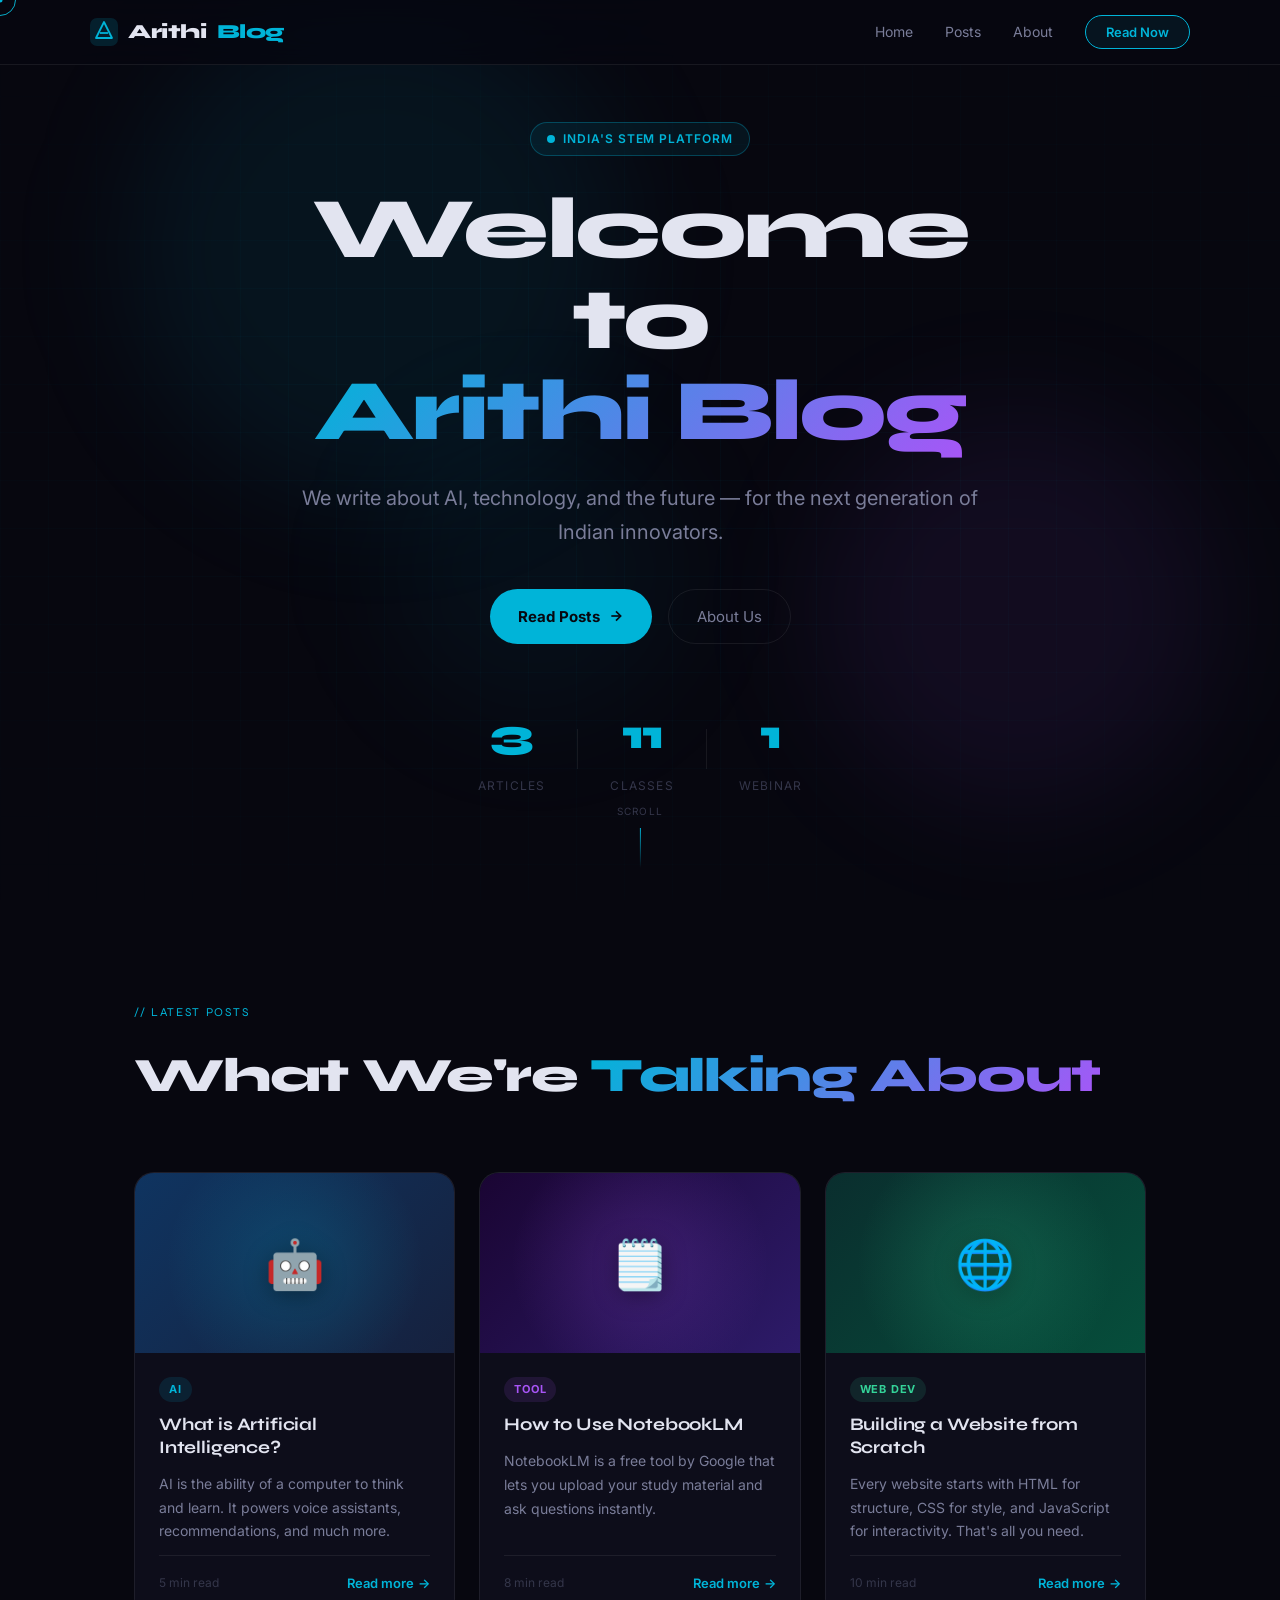
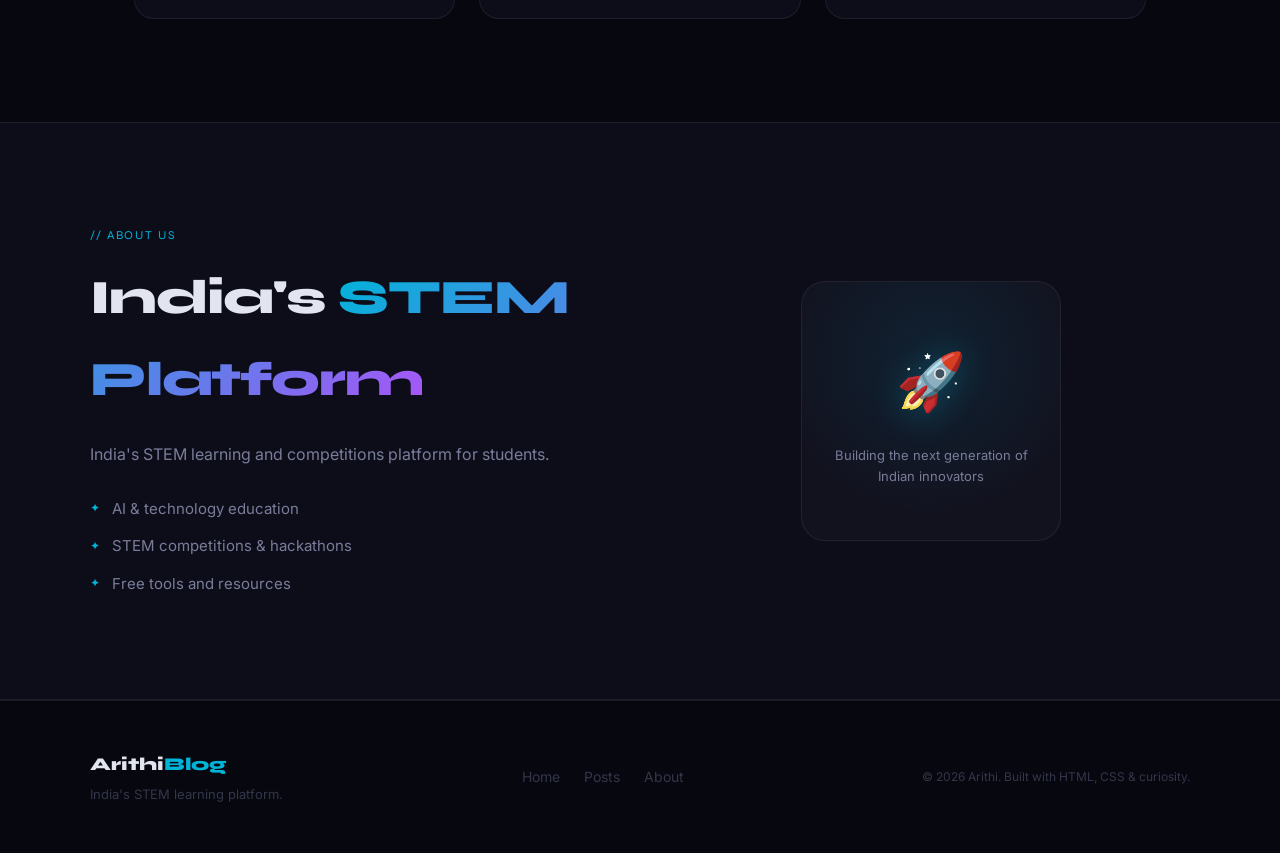
==== ai-version/index.html @ 8d7ed408 "feat: add ai-version folder with jaw-dropping blog site" ====
<!DOCTYPE html>
<html lang="en" data-theme="dark">
<head>
  <meta charset="UTF-8" />
  <meta name="viewport" content="width=device-width, initial-scale=1.0" />
  <title>Arithi Blog — AI Version</title>
  <link rel="preconnect" href="https://fonts.googleapis.com">
  <link rel="preconnect" href="https://fonts.gstatic.com" crossorigin>
  <link href="https://fonts.googleapis.com/css2?family=Syne:wght@400;600;700;800&family=Inter:wght@300;400;500;600&display=swap" rel="stylesheet">
  <link rel="stylesheet" href="style.css" />
</head>
<body>

  <!-- CURSOR -->
  <div class="cursor" id="cursor"></div>
  <div class="cursor-dot" id="cursorDot"></div>

  <!-- NAVBAR -->
  <nav id="nav">
    <div class="nav-inner">
      <div class="logo">
        <svg width="28" height="28" viewBox="0 0 28 28" fill="none">
          <rect width="28" height="28" rx="7" fill="rgba(0,180,216,0.15)"/>
          <path d="M14 4L22 20H6L14 4Z" stroke="#00b4d8" stroke-width="1.8" stroke-linejoin="round"/>
          <line x1="10" y1="15" x2="18" y2="15" stroke="#00b4d8" stroke-width="1.8"/>
        </svg>
        Arithi<span>Blog</span>
      </div>
      <ul class="nav-links" id="navLinks">
        <li><a href="#home" class="nav-link">Home</a></li>
        <li><a href="#posts" class="nav-link">Posts</a></li>
        <li><a href="#about" class="nav-link">About</a></li>
        <li><a href="#posts" class="nav-cta">Read Now</a></li>
      </ul>
      <button class="hamburger" id="hamburger" aria-label="Menu">
        <span></span><span></span><span></span>
      </button>
    </div>
  </nav>

  <!-- HERO -->
  <section id="home" class="hero">
    <div class="hero-bg">
      <div class="grid-lines"></div>
      <div class="glow g1"></div>
      <div class="glow g2"></div>
      <div class="glow g3"></div>
      <div class="particles" id="particles"></div>
    </div>
    <div class="hero-content reveal">
      <div class="badge">
        <span class="pulse"></span>
        India's STEM Platform
      </div>
      <h1>Welcome to<br><span class="grad-text">Arithi Blog</span></h1>
      <p class="hero-sub">We write about AI, technology, and the future — for the next generation of Indian innovators.</p>
      <div class="hero-actions">
        <a href="#posts" class="btn-primary">Read Posts <svg width="16" height="16" viewBox="0 0 24 24" fill="none" stroke="currentColor" stroke-width="2.5"><line x1="5" y1="12" x2="19" y2="12"/><polyline points="12 5 19 12 12 19"/></svg></a>
        <a href="#about" class="btn-ghost">About Us</a>
      </div>
      <div class="hero-stats">
        <div class="stat"><span class="stat-num" data-target="3">0</span><span class="stat-label">Articles</span></div>
        <div class="stat-divider"></div>
        <div class="stat"><span class="stat-num" data-target="11">0</span><span class="stat-label">Classes</span></div>
        <div class="stat-divider"></div>
        <div class="stat"><span class="stat-num" data-target="1">0</span><span class="stat-label">Webinar</span></div>
      </div>
    </div>
    <div class="scroll-hint">
      <span>SCROLL</span>
      <div class="scroll-line"></div>
    </div>
  </section>

  <!-- POSTS -->
  <section id="posts" class="posts">
    <div class="section-header reveal">
      <p class="sec-tag">// Latest Posts</p>
      <h2>What We're <span class="grad-text">Talking About</span></h2>
    </div>

    <div class="cards-grid">

      <article class="card reveal" data-delay="0">
        <div class="card-top" style="background: linear-gradient(135deg, #0f3460, #16213e);">
          <span class="card-emoji">🤖</span>
          <div class="card-glow" style="background: radial-gradient(circle, rgba(0,180,216,0.2), transparent 70%);"></div>
        </div>
        <div class="card-body">
          <span class="tag tag-ai">AI</span>
          <h3>What is Artificial Intelligence?</h3>
          <p>AI is the ability of a computer to think and learn. It powers voice assistants, recommendations, and much more.</p>
          <div class="card-footer">
            <span class="read-time">5 min read</span>
            <a href="#" class="read-link">Read more <span class="arrow">→</span></a>
          </div>
        </div>
      </article>

      <article class="card reveal" data-delay="100">
        <div class="card-top" style="background: linear-gradient(135deg, #1a0533, #2d1b69);">
          <span class="card-emoji">🗒️</span>
          <div class="card-glow" style="background: radial-gradient(circle, rgba(168,85,247,0.2), transparent 70%);"></div>
        </div>
        <div class="card-body">
          <span class="tag tag-tool">Tool</span>
          <h3>How to Use NotebookLM</h3>
          <p>NotebookLM is a free tool by Google that lets you upload your study material and ask questions instantly.</p>
          <div class="card-footer">
            <span class="read-time">8 min read</span>
            <a href="#" class="read-link">Read more <span class="arrow">→</span></a>
          </div>
        </div>
      </article>

      <article class="card reveal" data-delay="200">
        <div class="card-top" style="background: linear-gradient(135deg, #0a2e2e, #064e3b);">
          <span class="card-emoji">🌐</span>
          <div class="card-glow" style="background: radial-gradient(circle, rgba(52,211,153,0.2), transparent 70%);"></div>
        </div>
        <div class="card-body">
          <span class="tag tag-web">Web Dev</span>
          <h3>Building a Website from Scratch</h3>
          <p>Every website starts with HTML for structure, CSS for style, and JavaScript for interactivity. That's all you need.</p>
          <div class="card-footer">
            <span class="read-time">10 min read</span>
            <a href="#" class="read-link">Read more <span class="arrow">→</span></a>
          </div>
        </div>
      </article>

    </div>
  </section>

  <!-- ABOUT -->
  <section id="about" class="about reveal">
    <div class="about-inner">
      <div class="about-text">
        <p class="sec-tag">// About Us</p>
        <h2>India's <span class="grad-text">STEM Platform</span></h2>
        <p class="about-desc">India's STEM learning and competitions platform for students.</p>
        <ul class="about-list">
          <li><span class="check">✦</span> AI & technology education</li>
          <li><span class="check">✦</span> STEM competitions & hackathons</li>
          <li><span class="check">✦</span> Free tools and resources</li>
        </ul>
      </div>
      <div class="about-visual">
        <div class="visual-box">
          <div class="vb-glow"></div>
          <span class="vb-emoji">🚀</span>
          <p>Building the next generation of Indian innovators</p>
        </div>
      </div>
    </div>
  </section>

  <!-- FOOTER -->
  <footer>
    <div class="footer-inner">
      <div class="footer-logo">
        Arithi<span>Blog</span>
        <p>India's STEM learning platform.</p>
      </div>
      <div class="footer-links">
        <a href="#home">Home</a>
        <a href="#posts">Posts</a>
        <a href="#about">About</a>
      </div>
      <p class="footer-copy">&copy; 2026 Arithi. Built with HTML, CSS &amp; curiosity.</p>
    </div>
  </footer>

  <script src="script.js"></script>
</body>
</html>
---- ai-version/style.css ----
/* ── RESET ── */
*, *::before, *::after { box-sizing: border-box; margin: 0; padding: 0; }
html { scroll-behavior: smooth; scroll-padding-top: 70px; -webkit-font-smoothing: antialiased; }
@media (prefers-reduced-motion: reduce) { *, *::before, *::after { animation-duration: 0.01ms !important; transition-duration: 0.01ms !important; } }

/* ── TOKENS ── */
:root {
  --bg:      #07070f;
  --surf:    #0d0d1a;
  --surf2:   #12121f;
  --border:  rgba(255,255,255,0.07);
  --tx:      #e2e4f0;
  --tx-mut:  #7a7d99;
  --tx-faint:#34364a;
  --cyan:    #00b4d8;
  --cyan-d:  #0096c7;
  --cyan-glo:rgba(0,180,216,0.18);
  --purple:  #a855f7;
  --green:   #34d399;
  --dur: 200ms;
  --ease: cubic-bezier(0.16, 1, 0.3, 1);
}

body {
  font-family: 'Inter', sans-serif;
  background: var(--bg);
  color: var(--tx);
  line-height: 1.7;
  overflow-x: hidden;
  cursor: none;
}

a { color: inherit; text-decoration: none; }
button { cursor: none; border: none; background: none; font: inherit; color: inherit; }

/* ── CUSTOM CURSOR ── */
.cursor {
  position: fixed; top: 0; left: 0;
  width: 32px; height: 32px;
  border: 1.5px solid var(--cyan);
  border-radius: 50%;
  pointer-events: none;
  z-index: 9999;
  transform: translate(-50%, -50%);
  transition: width 0.3s var(--ease), height 0.3s var(--ease), border-color 0.3s;
  mix-blend-mode: difference;
}
.cursor-dot {
  position: fixed; top: 0; left: 0;
  width: 5px; height: 5px;
  background: var(--cyan);
  border-radius: 50%;
  pointer-events: none;
  z-index: 9999;
  transform: translate(-50%, -50%);
}
.cursor.hovering { width: 52px; height: 52px; border-color: var(--purple); }

/* ── NAVBAR ── */
nav {
  position: fixed; top: 0; inset-inline: 0;
  z-index: 500;
  padding: 0 clamp(20px, 5vw, 64px);
  background: rgba(7,7,15,0.8);
  backdrop-filter: blur(20px) saturate(160%);
  border-bottom: 1px solid var(--border);
  transition: background var(--dur);
}
.nav-inner {
  max-width: 1100px; margin: 0 auto;
  height: 64px;
  display: flex; align-items: center; justify-content: space-between;
}
.logo {
  display: flex; align-items: center; gap: 10px;
  font-family: 'Syne', sans-serif;
  font-weight: 800; font-size: 20px;
  letter-spacing: -0.02em;
}
.logo span { color: var(--cyan); }
.nav-links {
  display: flex; align-items: center; gap: 32px;
  list-style: none;
}
.nav-link {
  font-size: 14px; color: var(--tx-mut);
  position: relative;
  transition: color var(--dur);
}
.nav-link::after {
  content: ''; position: absolute; bottom: -4px; left: 0; right: 0;
  height: 1px; background: var(--cyan);
  transform: scaleX(0); transform-origin: left;
  transition: transform var(--dur) var(--ease);
}
.nav-link:hover { color: var(--tx); }
.nav-link:hover::after { transform: scaleX(1); }
.nav-cta {
  padding: 8px 20px;
  border: 1px solid var(--cyan);
  border-radius: 999px;
  color: var(--cyan);
  font-size: 13px; font-weight: 600;
  background: rgba(0,180,216,0.08);
  transition: all var(--dur) var(--ease);
}
.nav-cta:hover { background: var(--cyan); color: var(--bg); }
.hamburger {
  display: none; flex-direction: column;
  gap: 5px; width: 28px; cursor: pointer;
}
.hamburger span {
  display: block; height: 2px;
  background: var(--tx-mut); border-radius: 99px;
  transition: all var(--dur) var(--ease);
}
.hamburger.open span:nth-child(1) { transform: translateY(7px) rotate(45deg); }
.hamburger.open span:nth-child(2) { opacity: 0; }
.hamburger.open span:nth-child(3) { transform: translateY(-7px) rotate(-45deg); }
@media (max-width: 720px) {
  .nav-links {
    display: none; position: absolute;
    top: 64px; left: 0; right: 0;
    flex-direction: column; align-items: stretch;
    background: var(--surf); border-bottom: 1px solid var(--border);
    padding: 16px 0; gap: 0;
  }
  .nav-links.open { display: flex; }
  .nav-link { padding: 12px clamp(20px,5vw,64px); font-size: 16px; }
  .nav-link::after { display: none; }
  .nav-cta { margin: 10px clamp(20px,5vw,64px); align-self: flex-start; }
  .hamburger { display: flex; }
}

/* ── HERO ── */
.hero {
  min-height: 100dvh;
  display: grid; place-items: center;
  padding: 80px clamp(20px,5vw,64px) 60px;
  position: relative; overflow: hidden;
  text-align: center;
}
.hero-bg { position: absolute; inset: 0; pointer-events: none; }
.grid-lines {
  position: absolute; inset: 0;
  background-image:
    linear-gradient(rgba(0,180,216,0.03) 1px, transparent 1px),
    linear-gradient(90deg, rgba(0,180,216,0.03) 1px, transparent 1px);
  background-size: 48px 48px;
  mask-image: radial-gradient(ellipse 80% 70% at 50% 50%, black 30%, transparent 100%);
}
.glow {
  position: absolute; border-radius: 50%; pointer-events: none;
  filter: blur(60px);
}
.g1 { width: 500px; height: 500px; background: rgba(0,180,216,0.08); top: 0; left: 10%; }
.g2 { width: 400px; height: 400px; background: rgba(168,85,247,0.07); bottom: 10%; right: 5%; }
.g3 { width: 300px; height: 300px; background: rgba(0,180,216,0.05); bottom: 20%; left: 30%; }

/* Floating Particles */
.particles { position: absolute; inset: 0; }
.particle {
  position: absolute; border-radius: 50%;
  background: var(--cyan);
  opacity: 0;
  animation: float-particle linear infinite;
}
@keyframes float-particle {
  0%   { opacity: 0; transform: translateY(0) scale(0); }
  10%  { opacity: 0.6; }
  90%  { opacity: 0.2; }
  100% { opacity: 0; transform: translateY(-120px) scale(1.5); }
}

.hero-content { position: relative; z-index: 1; max-width: 800px; }
.badge {
  display: inline-flex; align-items: center; gap: 8px;
  padding: 6px 16px;
  border: 1px solid rgba(0,180,216,0.3);
  background: rgba(0,180,216,0.08);
  border-radius: 999px;
  font-size: 12px; font-weight: 600; letter-spacing: 0.08em;
  text-transform: uppercase; color: var(--cyan);
  margin-bottom: 28px;
}
.pulse {
  width: 8px; height: 8px; border-radius: 50%;
  background: var(--cyan);
  animation: pulse-dot 2s ease-in-out infinite;
}
@keyframes pulse-dot {
  0%,100% { opacity: 1; box-shadow: 0 0 0 0 var(--cyan-glo); }
  50%      { opacity: 0.5; box-shadow: 0 0 0 6px transparent; }
}

h1 {
  font-family: 'Syne', sans-serif;
  font-size: clamp(2.8rem, 1rem + 5.5vw, 6rem);
  font-weight: 800; line-height: 1.05;
  letter-spacing: -0.03em;
  margin-bottom: 24px;
}
.grad-text {
  background: linear-gradient(135deg, var(--cyan) 0%, var(--purple) 100%);
  -webkit-background-clip: text; -webkit-text-fill-color: transparent;
  background-clip: text;
}
.hero-sub {
  font-size: clamp(1rem, 0.9rem + 0.5vw, 1.25rem);
  color: var(--tx-mut); max-width: 52ch;
  margin: 0 auto 40px; line-height: 1.7;
}
.hero-actions { display: flex; gap: 16px; justify-content: center; flex-wrap: wrap; margin-bottom: 56px; }
.btn-primary {
  display: inline-flex; align-items: center; gap: 8px;
  padding: 14px 28px;
  background: var(--cyan); color: var(--bg);
  border-radius: 999px; font-weight: 700; font-size: 15px;
  transition: all var(--dur) var(--ease);
}
.btn-primary:hover { background: var(--cyan-d); transform: translateY(-2px); box-shadow: 0 8px 32px var(--cyan-glo); }
.btn-ghost {
  display: inline-flex; align-items: center; gap: 8px;
  padding: 14px 28px;
  border: 1px solid var(--border);
  border-radius: 999px; font-size: 15px; color: var(--tx-mut);
  transition: all var(--dur) var(--ease);
}
.btn-ghost:hover { border-color: var(--tx-mut); color: var(--tx); }
.hero-stats {
  display: flex; align-items: center; justify-content: center;
  gap: 32px; flex-wrap: wrap;
}
.stat { text-align: center; }
.stat-num {
  display: block;
  font-family: 'Syne', sans-serif;
  font-size: clamp(1.8rem, 1rem + 2vw, 2.8rem);
  font-weight: 800; color: var(--cyan);
  letter-spacing: -0.04em;
}
.stat-label { font-size: 12px; color: var(--tx-faint); text-transform: uppercase; letter-spacing: 0.1em; }
.stat-divider { width: 1px; height: 40px; background: var(--border); }

.scroll-hint {
  position: absolute; bottom: 32px; left: 50%;
  transform: translateX(-50%);
  display: flex; flex-direction: column; align-items: center; gap: 8px;
  font-size: 10px; color: var(--tx-faint); letter-spacing: 0.12em;
}
.scroll-line {
  width: 1px; height: 40px;
  background: linear-gradient(to bottom, var(--cyan), transparent);
  animation: scroll-grow 2s ease-in-out infinite;
}
@keyframes scroll-grow { 0%,100% { transform: scaleY(1); opacity: 1; } 50% { transform: scaleY(0.5); opacity: 0.4; } }

/* ── POSTS ── */
.posts {
  padding: clamp(64px,8vw,120px) clamp(20px,5vw,64px);
  max-width: 1140px; margin: 0 auto;
}
.section-header { margin-bottom: 56px; }
.sec-tag {
  font-family: 'Syne', sans-serif;
  font-size: 12px; color: var(--cyan);
  letter-spacing: 0.14em; text-transform: uppercase;
  margin-bottom: 12px;
}
.section-header h2 {
  font-family: 'Syne', sans-serif;
  font-size: clamp(1.8rem, 1rem + 2.5vw, 3rem);
  font-weight: 800; letter-spacing: -0.025em;
}

.cards-grid {
  display: grid;
  grid-template-columns: repeat(auto-fill, minmax(min(300px,100%), 1fr));
  gap: 24px;
}
.card {
  background: var(--surf);
  border: 1px solid var(--border);
  border-radius: 20px;
  overflow: hidden;
  display: flex; flex-direction: column;
  transition: transform var(--dur) var(--ease), box-shadow var(--dur) var(--ease), border-color var(--dur) var(--ease);
}
.card:hover {
  transform: translateY(-6px);
  box-shadow: 0 20px 60px rgba(0,0,0,0.5);
  border-color: rgba(0,180,216,0.25);
}
.card-top {
  height: 180px;
  display: grid; place-items: center;
  position: relative; overflow: hidden;
  font-size: 3rem;
}
.card-glow {
  position: absolute; inset: 0;
}
.card-emoji { position: relative; z-index: 1; filter: drop-shadow(0 4px 12px rgba(0,0,0,0.4)); }
.card-body { padding: 24px; display: flex; flex-direction: column; gap: 12px; flex: 1; }
.tag {
  display: inline-block;
  padding: 3px 10px; border-radius: 999px;
  font-size: 11px; font-weight: 700; letter-spacing: 0.07em;
  text-transform: uppercase; align-self: flex-start;
}
.tag-ai   { background: rgba(0,180,216,0.12); color: var(--cyan); }
.tag-tool { background: rgba(168,85,247,0.12); color: var(--purple); }
.tag-web  { background: rgba(52,211,153,0.12); color: var(--green); }
.card-body h3 {
  font-family: 'Syne', sans-serif;
  font-size: 1.1rem; font-weight: 700;
  line-height: 1.3; letter-spacing: -0.01em;
}
.card-body p { font-size: 14px; color: var(--tx-mut); line-height: 1.7; flex: 1; }
.card-footer {
  display: flex; align-items: center; justify-content: space-between;
  padding-top: 16px; border-top: 1px solid var(--border);
  font-size: 12px; color: var(--tx-faint);
}
.read-link {
  color: var(--cyan); font-weight: 600; font-size: 13px;
  display: flex; align-items: center; gap: 4px;
  transition: gap var(--dur) var(--ease);
}
.read-link .arrow { transition: transform var(--dur) var(--ease); }
.card:hover .read-link { gap: 8px; }
.card:hover .read-link .arrow { transform: translateX(3px); }

/* ── ABOUT ── */
.about {
  background: var(--surf);
  border-top: 1px solid var(--border);
  border-bottom: 1px solid var(--border);
  padding: clamp(64px,8vw,120px) clamp(20px,5vw,64px);
}
.about-inner {
  max-width: 1100px; margin: 0 auto;
  display: grid; grid-template-columns: 1fr 1fr;
  gap: 64px; align-items: center;
}
@media (max-width: 680px) { .about-inner { grid-template-columns: 1fr; gap: 40px; } }
.about-text .sec-tag { margin-bottom: 12px; }
.about-text h2 {
  font-family: 'Syne', sans-serif;
  font-size: clamp(1.8rem, 1rem + 2.5vw, 3rem);
  font-weight: 800; letter-spacing: -0.025em;
  margin-bottom: 20px;
}
.about-desc { font-size: 1rem; color: var(--tx-mut); margin-bottom: 28px; line-height: 1.7; }
.about-list { list-style: none; display: flex; flex-direction: column; gap: 12px; }
.about-list li { display: flex; align-items: center; gap: 12px; font-size: 15px; color: var(--tx-mut); }
.check { color: var(--cyan); font-size: 12px; }
.about-visual { display: flex; justify-content: center; }
.visual-box {
  width: 260px; height: 260px;
  background: var(--surf2);
  border: 1px solid var(--border);
  border-radius: 24px;
  display: flex; flex-direction: column;
  align-items: center; justify-content: center;
  gap: 16px; text-align: center; padding: 32px;
  position: relative; overflow: hidden;
  transition: transform var(--dur) var(--ease), box-shadow var(--dur) var(--ease);
}
.visual-box:hover { transform: translateY(-6px) rotate(1deg); box-shadow: 0 24px 60px rgba(0,0,0,0.5); }
.vb-glow {
  position: absolute; inset: 0;
  background: radial-gradient(circle at 50% 30%, rgba(0,180,216,0.1), transparent 70%);
}
.vb-emoji { font-size: 3.5rem; filter: drop-shadow(0 4px 16px rgba(0,180,216,0.3)); }
.visual-box p { font-size: 13px; color: var(--tx-mut); line-height: 1.6; position: relative; z-index: 1; }

/* ── FOOTER ── */
footer {
  padding: 48px clamp(20px,5vw,64px);
  border-top: 1px solid var(--border);
}
.footer-inner {
  max-width: 1100px; margin: 0 auto;
  display: flex; align-items: center; justify-content: space-between; flex-wrap: wrap; gap: 24px;
}
.footer-logo {
  font-family: 'Syne', sans-serif;
  font-size: 18px; font-weight: 800;
}
.footer-logo span { color: var(--cyan); }
.footer-logo p { font-size: 13px; color: var(--tx-faint); margin-top: 4px; font-family: 'Inter', sans-serif; font-weight: 400; }
.footer-links { display: flex; gap: 24px; }
.footer-links a { font-size: 14px; color: var(--tx-faint); transition: color var(--dur); }
.footer-links a:hover { color: var(--cyan); }
.footer-copy { font-size: 12px; color: var(--tx-faint); }

/* ── REVEAL ── */
.reveal {
  opacity: 0;
  transform: translateY(28px);
  transition: opacity 0.6s var(--ease), transform 0.6s var(--ease);
}
.reveal.visible { opacity: 1; transform: none; }
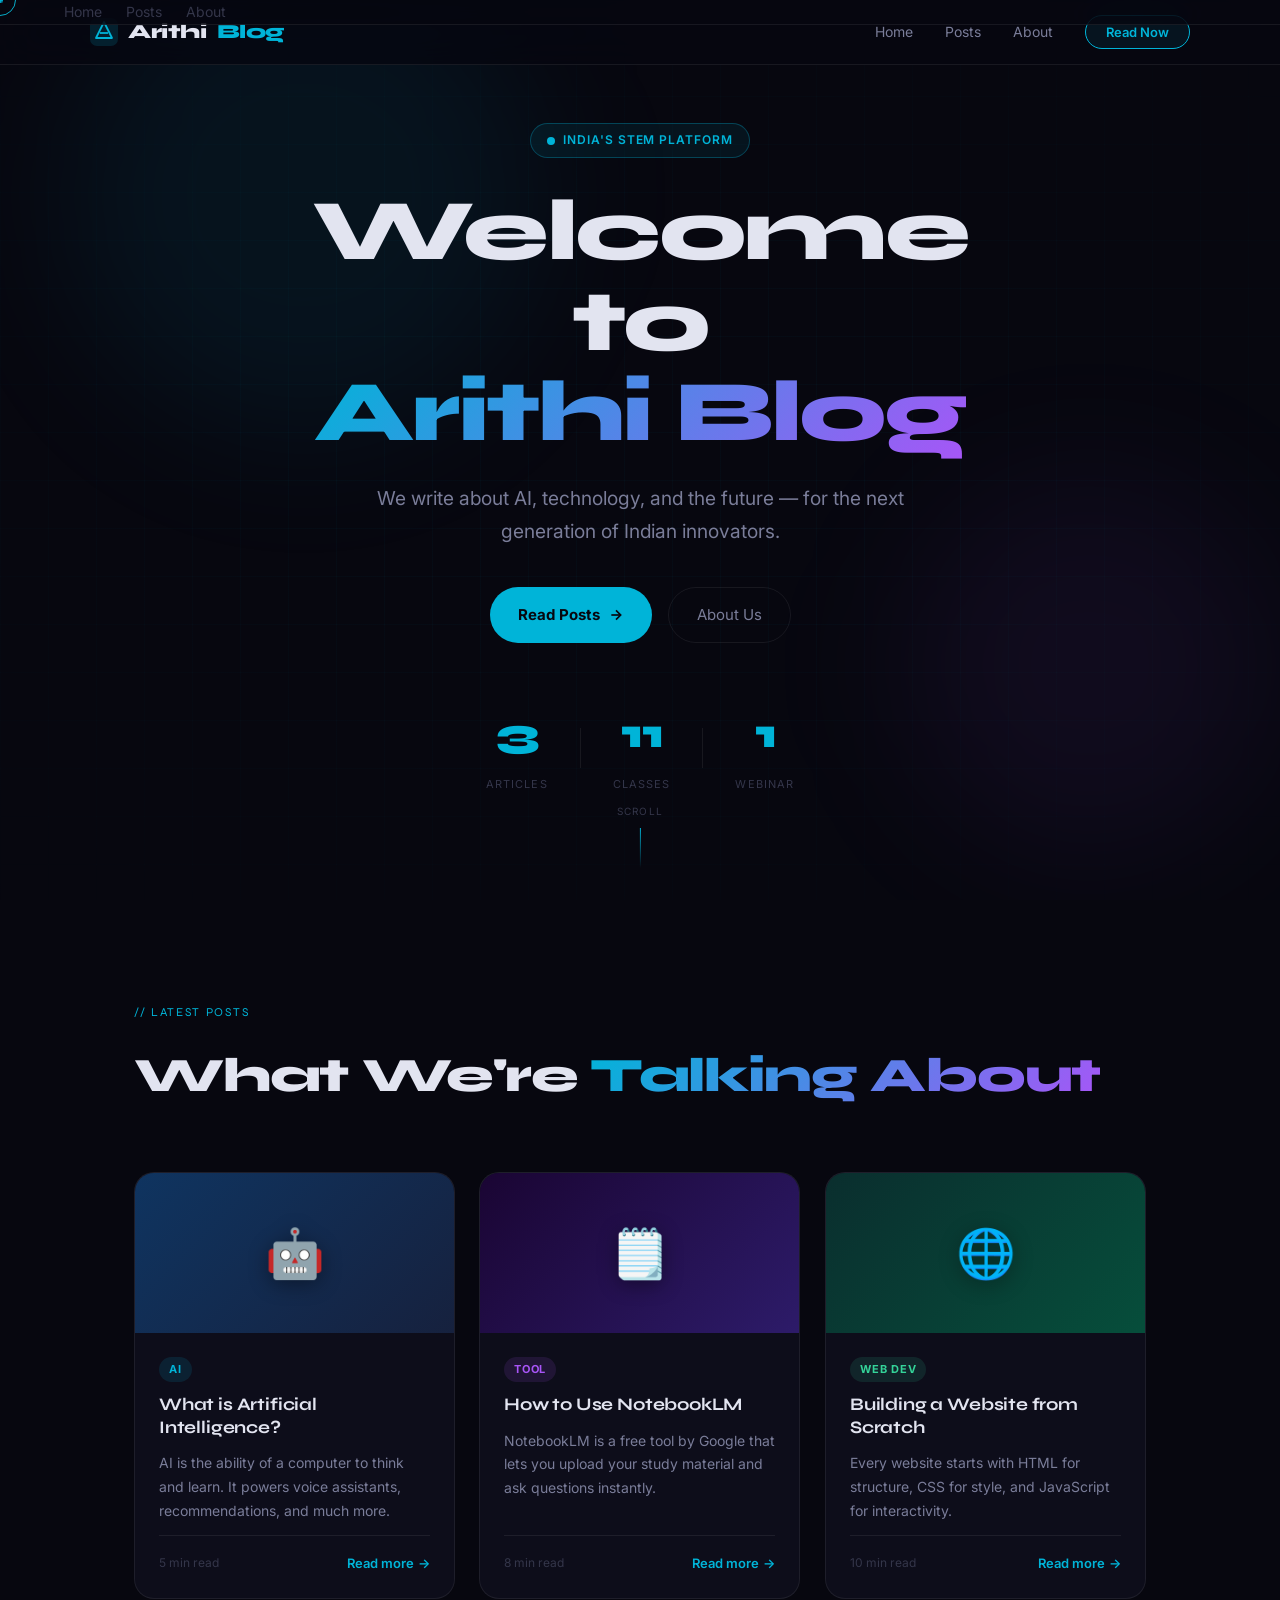
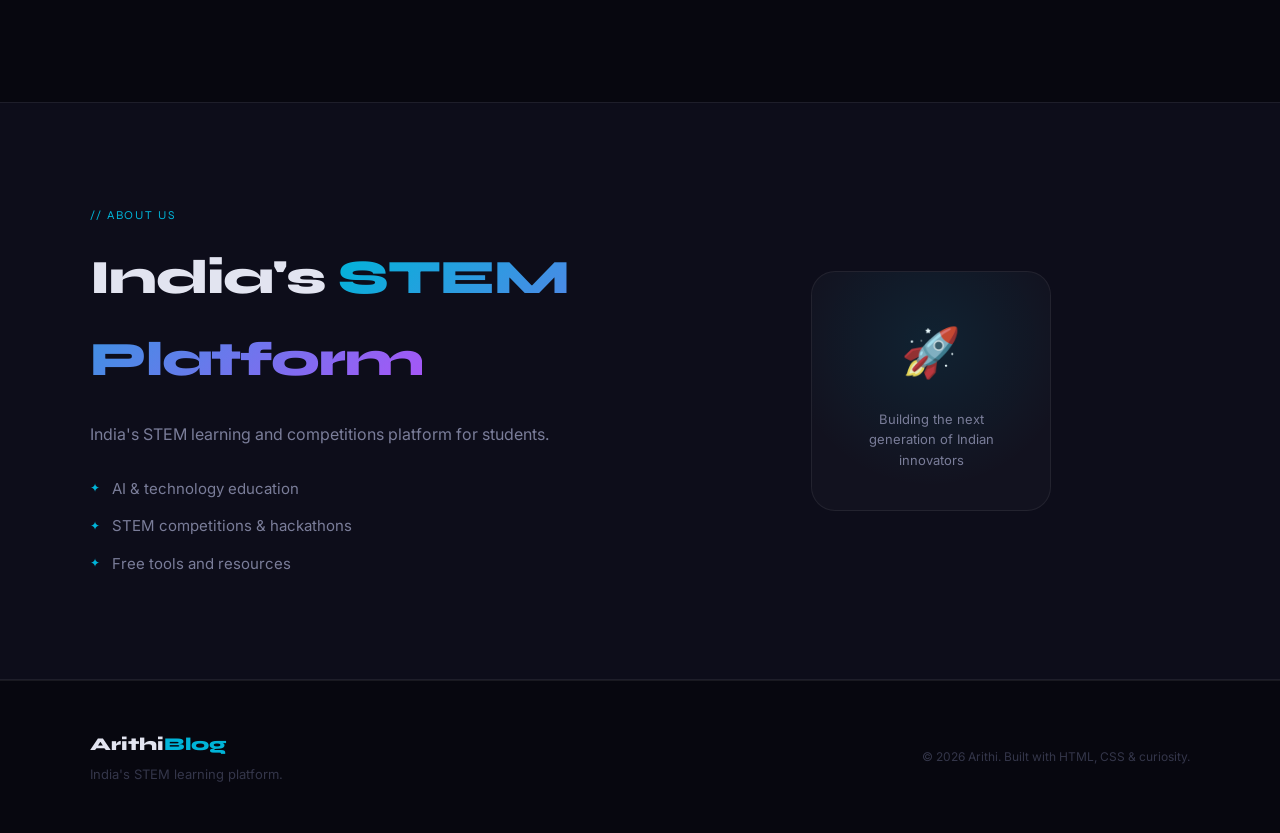
==== commit 546b26ec: "perf: optimise ai-version — font preload, CSS containment, passive listeners, RAF cursor, will-chang" ====
--- a/ai-version/index.html
+++ b/ai-version/index.html
@@ -1,38 +1,45 @@
 <!DOCTYPE html>
-<html lang="en" data-theme="dark">
+<html lang="en">
 <head>
   <meta charset="UTF-8" />
   <meta name="viewport" content="width=device-width, initial-scale=1.0" />
   <title>Arithi Blog — AI Version</title>
+
+  <!-- Preconnect for faster font load -->
   <link rel="preconnect" href="https://fonts.googleapis.com">
   <link rel="preconnect" href="https://fonts.gstatic.com" crossorigin>
-  <link href="https://fonts.googleapis.com/css2?family=Syne:wght@400;600;700;800&family=Inter:wght@300;400;500;600&display=swap" rel="stylesheet">
+
+  <!-- Preload critical font weights only -->
+  <link rel="preload" as="style" href="https://fonts.googleapis.com/css2?family=Syne:wght@700;800&family=Inter:wght@400;500;600&display=swap">
+  <link rel="stylesheet" href="https://fonts.googleapis.com/css2?family=Syne:wght@700;800&family=Inter:wght@400;500;600&display=swap" media="print" onload="this.media='all'">
+  <noscript><link rel="stylesheet" href="https://fonts.googleapis.com/css2?family=Syne:wght@700;800&family=Inter:wght@400;500;600&display=swap"></noscript>
+
   <link rel="stylesheet" href="style.css" />
 </head>
 <body>
 
-  <!-- CURSOR -->
-  <div class="cursor" id="cursor"></div>
-  <div class="cursor-dot" id="cursorDot"></div>
+  <!-- CUSTOM CURSOR (hidden on touch devices via CSS) -->
+  <div class="cursor" id="cursor" aria-hidden="true"></div>
+  <div class="cursor-dot" id="cursorDot" aria-hidden="true"></div>
 
   <!-- NAVBAR -->
   <nav id="nav">
     <div class="nav-inner">
       <div class="logo">
-        <svg width="28" height="28" viewBox="0 0 28 28" fill="none">
+        <svg width="28" height="28" viewBox="0 0 28 28" fill="none" aria-label="Arithi">
           <rect width="28" height="28" rx="7" fill="rgba(0,180,216,0.15)"/>
           <path d="M14 4L22 20H6L14 4Z" stroke="#00b4d8" stroke-width="1.8" stroke-linejoin="round"/>
           <line x1="10" y1="15" x2="18" y2="15" stroke="#00b4d8" stroke-width="1.8"/>
         </svg>
         Arithi<span>Blog</span>
       </div>
-      <ul class="nav-links" id="navLinks">
+      <ul class="nav-links" id="navLinks" role="list">
         <li><a href="#home" class="nav-link">Home</a></li>
         <li><a href="#posts" class="nav-link">Posts</a></li>
         <li><a href="#about" class="nav-link">About</a></li>
         <li><a href="#posts" class="nav-cta">Read Now</a></li>
       </ul>
-      <button class="hamburger" id="hamburger" aria-label="Menu">
+      <button class="hamburger" id="hamburger" aria-label="Toggle menu" aria-expanded="false">
         <span></span><span></span><span></span>
       </button>
     </div>
@@ -40,33 +47,32 @@
 
   <!-- HERO -->
   <section id="home" class="hero">
-    <div class="hero-bg">
+    <div class="hero-bg" aria-hidden="true">
       <div class="grid-lines"></div>
       <div class="glow g1"></div>
       <div class="glow g2"></div>
-      <div class="glow g3"></div>
       <div class="particles" id="particles"></div>
     </div>
     <div class="hero-content reveal">
-      <div class="badge">
-        <span class="pulse"></span>
-        India's STEM Platform
-      </div>
+      <div class="badge"><span class="pulse"></span>India's STEM Platform</div>
       <h1>Welcome to<br><span class="grad-text">Arithi Blog</span></h1>
       <p class="hero-sub">We write about AI, technology, and the future — for the next generation of Indian innovators.</p>
       <div class="hero-actions">
-        <a href="#posts" class="btn-primary">Read Posts <svg width="16" height="16" viewBox="0 0 24 24" fill="none" stroke="currentColor" stroke-width="2.5"><line x1="5" y1="12" x2="19" y2="12"/><polyline points="12 5 19 12 12 19"/></svg></a>
+        <a href="#posts" class="btn-primary">
+          Read Posts
+          <svg width="16" height="16" viewBox="0 0 24 24" fill="none" stroke="currentColor" stroke-width="2.5" aria-hidden="true"><line x1="5" y1="12" x2="19" y2="12"/><polyline points="12 5 19 12 12 19"/></svg>
+        </a>
         <a href="#about" class="btn-ghost">About Us</a>
       </div>
-      <div class="hero-stats">
+      <div class="hero-stats" aria-label="Key numbers">
         <div class="stat"><span class="stat-num" data-target="3">0</span><span class="stat-label">Articles</span></div>
-        <div class="stat-divider"></div>
+        <div class="stat-divider" aria-hidden="true"></div>
         <div class="stat"><span class="stat-num" data-target="11">0</span><span class="stat-label">Classes</span></div>
-        <div class="stat-divider"></div>
+        <div class="stat-divider" aria-hidden="true"></div>
         <div class="stat"><span class="stat-num" data-target="1">0</span><span class="stat-label">Webinar</span></div>
       </div>
     </div>
-    <div class="scroll-hint">
+    <div class="scroll-hint" aria-hidden="true">
       <span>SCROLL</span>
       <div class="scroll-line"></div>
     </div>
@@ -78,57 +84,43 @@
       <p class="sec-tag">// Latest Posts</p>
       <h2>What We're <span class="grad-text">Talking About</span></h2>
     </div>
-
     <div class="cards-grid">
-
       <article class="card reveal" data-delay="0">
-        <div class="card-top" style="background: linear-gradient(135deg, #0f3460, #16213e);">
-          <span class="card-emoji">🤖</span>
-          <div class="card-glow" style="background: radial-gradient(circle, rgba(0,180,216,0.2), transparent 70%);"></div>
-        </div>
+        <div class="card-top card-1" aria-hidden="true"><span class="card-emoji">🤖</span></div>
         <div class="card-body">
           <span class="tag tag-ai">AI</span>
           <h3>What is Artificial Intelligence?</h3>
           <p>AI is the ability of a computer to think and learn. It powers voice assistants, recommendations, and much more.</p>
           <div class="card-footer">
             <span class="read-time">5 min read</span>
-            <a href="#" class="read-link">Read more <span class="arrow">→</span></a>
+            <a href="#" class="read-link">Read more <span class="arrow" aria-hidden="true">→</span></a>
           </div>
         </div>
       </article>
-
       <article class="card reveal" data-delay="100">
-        <div class="card-top" style="background: linear-gradient(135deg, #1a0533, #2d1b69);">
-          <span class="card-emoji">🗒️</span>
-          <div class="card-glow" style="background: radial-gradient(circle, rgba(168,85,247,0.2), transparent 70%);"></div>
-        </div>
+        <div class="card-top card-2" aria-hidden="true"><span class="card-emoji">🗒️</span></div>
         <div class="card-body">
           <span class="tag tag-tool">Tool</span>
           <h3>How to Use NotebookLM</h3>
           <p>NotebookLM is a free tool by Google that lets you upload your study material and ask questions instantly.</p>
           <div class="card-footer">
             <span class="read-time">8 min read</span>
-            <a href="#" class="read-link">Read more <span class="arrow">→</span></a>
+            <a href="#" class="read-link">Read more <span class="arrow" aria-hidden="true">→</span></a>
           </div>
         </div>
       </article>
-
       <article class="card reveal" data-delay="200">
-        <div class="card-top" style="background: linear-gradient(135deg, #0a2e2e, #064e3b);">
-          <span class="card-emoji">🌐</span>
-          <div class="card-glow" style="background: radial-gradient(circle, rgba(52,211,153,0.2), transparent 70%);"></div>
-        </div>
+        <div class="card-top card-3" aria-hidden="true"><span class="card-emoji">🌐</span></div>
         <div class="card-body">
           <span class="tag tag-web">Web Dev</span>
           <h3>Building a Website from Scratch</h3>
-          <p>Every website starts with HTML for structure, CSS for style, and JavaScript for interactivity. That's all you need.</p>
+          <p>Every website starts with HTML for structure, CSS for style, and JavaScript for interactivity.</p>
           <div class="card-footer">
             <span class="read-time">10 min read</span>
-            <a href="#" class="read-link">Read more <span class="arrow">→</span></a>
+            <a href="#" class="read-link">Read more <span class="arrow" aria-hidden="true">→</span></a>
           </div>
         </div>
       </article>
-
     </div>
   </section>
 
@@ -139,13 +131,13 @@
         <p class="sec-tag">// About Us</p>
         <h2>India's <span class="grad-text">STEM Platform</span></h2>
         <p class="about-desc">India's STEM learning and competitions platform for students.</p>
-        <ul class="about-list">
-          <li><span class="check">✦</span> AI & technology education</li>
-          <li><span class="check">✦</span> STEM competitions & hackathons</li>
-          <li><span class="check">✦</span> Free tools and resources</li>
+        <ul class="about-list" role="list">
+          <li><span class="check" aria-hidden="true">✦</span> AI &amp; technology education</li>
+          <li><span class="check" aria-hidden="true">✦</span> STEM competitions &amp; hackathons</li>
+          <li><span class="check" aria-hidden="true">✦</span> Free tools and resources</li>
         </ul>
       </div>
-      <div class="about-visual">
+      <div class="about-visual" aria-hidden="true">
         <div class="visual-box">
           <div class="vb-glow"></div>
           <span class="vb-emoji">🚀</span>
@@ -162,15 +154,16 @@
         Arithi<span>Blog</span>
         <p>India's STEM learning platform.</p>
       </div>
-      <div class="footer-links">
+      <nav class="footer-links" aria-label="Footer navigation">
         <a href="#home">Home</a>
         <a href="#posts">Posts</a>
         <a href="#about">About</a>
-      </div>
+      </nav>
       <p class="footer-copy">&copy; 2026 Arithi. Built with HTML, CSS &amp; curiosity.</p>
     </div>
   </footer>
 
-  <script src="script.js"></script>
+  <!-- JS deferred so it never blocks render -->
+  <script src="script.js" defer></script>
 </body>
 </html>
--- a/ai-version/style.css
+++ b/ai-version/style.css
@@ -1,60 +1,76 @@
 /* ── RESET ── */
 *, *::before, *::after { box-sizing: border-box; margin: 0; padding: 0; }
-html { scroll-behavior: smooth; scroll-padding-top: 70px; -webkit-font-smoothing: antialiased; }
-@media (prefers-reduced-motion: reduce) { *, *::before, *::after { animation-duration: 0.01ms !important; transition-duration: 0.01ms !important; } }
+html {
+  scroll-behavior: smooth;
+  scroll-padding-top: 70px;
+  -webkit-font-smoothing: antialiased;
+  text-rendering: optimizeLegibility;
+}
+@media (prefers-reduced-motion: reduce) {
+  *, *::before, *::after { animation-duration: 0.01ms !important; transition-duration: 0.01ms !important; }
+  html { scroll-behavior: auto; }
+}
 
 /* ── TOKENS ── */
 :root {
-  --bg:      #07070f;
-  --surf:    #0d0d1a;
-  --surf2:   #12121f;
-  --border:  rgba(255,255,255,0.07);
-  --tx:      #e2e4f0;
-  --tx-mut:  #7a7d99;
-  --tx-faint:#34364a;
-  --cyan:    #00b4d8;
-  --cyan-d:  #0096c7;
-  --cyan-glo:rgba(0,180,216,0.18);
-  --purple:  #a855f7;
-  --green:   #34d399;
+  --bg:       #07070f;
+  --surf:     #0d0d1a;
+  --surf2:    #12121f;
+  --border:   rgba(255,255,255,0.07);
+  --tx:       #e2e4f0;
+  --tx-mut:   #7a7d99;
+  --tx-faint: #34364a;
+  --cyan:     #00b4d8;
+  --cyan-d:   #0096c7;
+  --cyan-glo: rgba(0,180,216,0.18);
+  --purple:   #a855f7;
+  --green:    #34d399;
   --dur: 200ms;
   --ease: cubic-bezier(0.16, 1, 0.3, 1);
 }
 
 body {
-  font-family: 'Inter', sans-serif;
+  font-family: 'Inter', Arial, sans-serif;
   background: var(--bg);
   color: var(--tx);
   line-height: 1.7;
   overflow-x: hidden;
-  cursor: none;
-}
-
+}
+/* Hide cursor only on non-touch devices */
+@media (hover: hover) and (pointer: fine) {
+  body { cursor: none; }
+  a, button { cursor: none; }
+}
 a { color: inherit; text-decoration: none; }
-button { cursor: none; border: none; background: none; font: inherit; color: inherit; }
-
-/* ── CUSTOM CURSOR ── */
-.cursor {
+button { border: none; background: none; font: inherit; color: inherit; }
+::selection { background: var(--cyan-glo); color: var(--tx); }
+:focus-visible { outline: 2px solid var(--cyan); outline-offset: 3px; border-radius: 4px; }
+
+/* ── CUSTOM CURSOR (pointer devices only) ── */
+.cursor, .cursor-dot {
+  display: none;
   position: fixed; top: 0; left: 0;
-  width: 32px; height: 32px;
-  border: 1.5px solid var(--cyan);
-  border-radius: 50%;
-  pointer-events: none;
-  z-index: 9999;
+  pointer-events: none; z-index: 9999;
   transform: translate(-50%, -50%);
-  transition: width 0.3s var(--ease), height 0.3s var(--ease), border-color 0.3s;
-  mix-blend-mode: difference;
-}
-.cursor-dot {
-  position: fixed; top: 0; left: 0;
-  width: 5px; height: 5px;
-  background: var(--cyan);
-  border-radius: 50%;
-  pointer-events: none;
-  z-index: 9999;
-  transform: translate(-50%, -50%);
-}
-.cursor.hovering { width: 52px; height: 52px; border-color: var(--purple); }
+  will-change: transform;
+}
+@media (hover: hover) and (pointer: fine) {
+  .cursor {
+    display: block;
+    width: 32px; height: 32px;
+    border: 1.5px solid var(--cyan);
+    border-radius: 50%;
+    transition: width 0.25s var(--ease), height 0.25s var(--ease), border-color 0.25s;
+    mix-blend-mode: difference;
+  }
+  .cursor-dot {
+    display: block;
+    width: 5px; height: 5px;
+    background: var(--cyan);
+    border-radius: 50%;
+  }
+  .cursor.hovering { width: 52px; height: 52px; border-color: var(--purple); }
+}
 
 /* ── NAVBAR ── */
 nav {
@@ -63,8 +79,9 @@
   padding: 0 clamp(20px, 5vw, 64px);
   background: rgba(7,7,15,0.8);
   backdrop-filter: blur(20px) saturate(160%);
+  -webkit-backdrop-filter: blur(20px) saturate(160%);
   border-bottom: 1px solid var(--border);
-  transition: background var(--dur);
+  contain: layout style;
 }
 .nav-inner {
   max-width: 1100px; margin: 0 auto;
@@ -97,17 +114,15 @@
 .nav-link:hover::after { transform: scaleX(1); }
 .nav-cta {
   padding: 8px 20px;
-  border: 1px solid var(--cyan);
-  border-radius: 999px;
-  color: var(--cyan);
-  font-size: 13px; font-weight: 600;
+  border: 1px solid var(--cyan); border-radius: 999px;
+  color: var(--cyan); font-size: 13px; font-weight: 600;
   background: rgba(0,180,216,0.08);
-  transition: all var(--dur) var(--ease);
+  transition: background var(--dur) var(--ease), color var(--dur);
 }
 .nav-cta:hover { background: var(--cyan); color: var(--bg); }
 .hamburger {
   display: none; flex-direction: column;
-  gap: 5px; width: 28px; cursor: pointer;
+  gap: 5px; width: 28px;
 }
 .hamburger span {
   display: block; height: 2px;
@@ -137,8 +152,8 @@
   min-height: 100dvh;
   display: grid; place-items: center;
   padding: 80px clamp(20px,5vw,64px) 60px;
-  position: relative; overflow: hidden;
-  text-align: center;
+  position: relative; overflow: hidden; text-align: center;
+  contain: layout;
 }
 .hero-bg { position: absolute; inset: 0; pointer-events: none; }
 .grid-lines {
@@ -148,28 +163,28 @@
     linear-gradient(90deg, rgba(0,180,216,0.03) 1px, transparent 1px);
   background-size: 48px 48px;
   mask-image: radial-gradient(ellipse 80% 70% at 50% 50%, black 30%, transparent 100%);
+  -webkit-mask-image: radial-gradient(ellipse 80% 70% at 50% 50%, black 30%, transparent 100%);
 }
 .glow {
-  position: absolute; border-radius: 50%; pointer-events: none;
-  filter: blur(60px);
-}
-.g1 { width: 500px; height: 500px; background: rgba(0,180,216,0.08); top: 0; left: 10%; }
-.g2 { width: 400px; height: 400px; background: rgba(168,85,247,0.07); bottom: 10%; right: 5%; }
-.g3 { width: 300px; height: 300px; background: rgba(0,180,216,0.05); bottom: 20%; left: 30%; }
-
-/* Floating Particles */
+  position: absolute; border-radius: 50%;
+  filter: blur(70px); pointer-events: none;
+}
+.g1 { width: 480px; height: 480px; background: rgba(0,180,216,0.07); top: -5%; left: 5%; }
+.g2 { width: 380px; height: 380px; background: rgba(168,85,247,0.06); bottom: 5%; right: 0; }
+
+/* Particles — only rendered on non-reduced-motion devices */
 .particles { position: absolute; inset: 0; }
 .particle {
   position: absolute; border-radius: 50%;
-  background: var(--cyan);
-  opacity: 0;
-  animation: float-particle linear infinite;
-}
-@keyframes float-particle {
-  0%   { opacity: 0; transform: translateY(0) scale(0); }
-  10%  { opacity: 0.6; }
-  90%  { opacity: 0.2; }
-  100% { opacity: 0; transform: translateY(-120px) scale(1.5); }
+  background: var(--cyan); opacity: 0;
+  will-change: transform, opacity;
+  animation: float-p linear infinite;
+}
+@keyframes float-p {
+  0%   { opacity: 0;   transform: translateY(0)   scale(0); }
+  10%  { opacity: 0.5; }
+  90%  { opacity: 0.15; }
+  100% { opacity: 0;   transform: translateY(-100px) scale(1.4); }
 }
 
 .hero-content { position: relative; z-index: 1; max-width: 800px; }
@@ -180,8 +195,7 @@
   background: rgba(0,180,216,0.08);
   border-radius: 999px;
   font-size: 12px; font-weight: 600; letter-spacing: 0.08em;
-  text-transform: uppercase; color: var(--cyan);
-  margin-bottom: 28px;
+  text-transform: uppercase; color: var(--cyan); margin-bottom: 28px;
 }
 .pulse {
   width: 8px; height: 8px; border-radius: 50%;
@@ -190,15 +204,13 @@
 }
 @keyframes pulse-dot {
   0%,100% { opacity: 1; box-shadow: 0 0 0 0 var(--cyan-glo); }
-  50%      { opacity: 0.5; box-shadow: 0 0 0 6px transparent; }
-}
-
+  50%      { opacity: 0.5; box-shadow: 0 0 0 5px transparent; }
+}
 h1 {
   font-family: 'Syne', sans-serif;
   font-size: clamp(2.8rem, 1rem + 5.5vw, 6rem);
   font-weight: 800; line-height: 1.05;
-  letter-spacing: -0.03em;
-  margin-bottom: 24px;
+  letter-spacing: -0.03em; margin-bottom: 24px;
 }
 .grad-text {
   background: linear-gradient(135deg, var(--cyan) 0%, var(--purple) 100%);
@@ -206,7 +218,7 @@
   background-clip: text;
 }
 .hero-sub {
-  font-size: clamp(1rem, 0.9rem + 0.5vw, 1.25rem);
+  font-size: clamp(1rem, 0.9rem + 0.5vw, 1.2rem);
   color: var(--tx-mut); max-width: 52ch;
   margin: 0 auto 40px; line-height: 1.7;
 }
@@ -216,32 +228,28 @@
   padding: 14px 28px;
   background: var(--cyan); color: var(--bg);
   border-radius: 999px; font-weight: 700; font-size: 15px;
-  transition: all var(--dur) var(--ease);
-}
-.btn-primary:hover { background: var(--cyan-d); transform: translateY(-2px); box-shadow: 0 8px 32px var(--cyan-glo); }
+  transition: background var(--dur) var(--ease), transform var(--dur) var(--ease), box-shadow var(--dur) var(--ease);
+  will-change: transform;
+}
+.btn-primary:hover { background: var(--cyan-d); transform: translateY(-2px); box-shadow: 0 8px 28px var(--cyan-glo); }
 .btn-ghost {
-  display: inline-flex; align-items: center; gap: 8px;
+  display: inline-flex; align-items: center;
   padding: 14px 28px;
-  border: 1px solid var(--border);
-  border-radius: 999px; font-size: 15px; color: var(--tx-mut);
-  transition: all var(--dur) var(--ease);
+  border: 1px solid var(--border); border-radius: 999px;
+  font-size: 15px; color: var(--tx-mut);
+  transition: border-color var(--dur), color var(--dur);
 }
 .btn-ghost:hover { border-color: var(--tx-mut); color: var(--tx); }
-.hero-stats {
-  display: flex; align-items: center; justify-content: center;
-  gap: 32px; flex-wrap: wrap;
-}
+.hero-stats { display: flex; align-items: center; justify-content: center; gap: 32px; flex-wrap: wrap; }
 .stat { text-align: center; }
 .stat-num {
   display: block;
   font-family: 'Syne', sans-serif;
   font-size: clamp(1.8rem, 1rem + 2vw, 2.8rem);
-  font-weight: 800; color: var(--cyan);
-  letter-spacing: -0.04em;
-}
-.stat-label { font-size: 12px; color: var(--tx-faint); text-transform: uppercase; letter-spacing: 0.1em; }
+  font-weight: 800; color: var(--cyan); letter-spacing: -0.04em;
+}
+.stat-label { font-size: 11px; color: var(--tx-faint); text-transform: uppercase; letter-spacing: 0.1em; }
 .stat-divider { width: 1px; height: 40px; background: var(--border); }
-
 .scroll-hint {
   position: absolute; bottom: 32px; left: 50%;
   transform: translateX(-50%);
@@ -253,7 +261,10 @@
   background: linear-gradient(to bottom, var(--cyan), transparent);
   animation: scroll-grow 2s ease-in-out infinite;
 }
-@keyframes scroll-grow { 0%,100% { transform: scaleY(1); opacity: 1; } 50% { transform: scaleY(0.5); opacity: 0.4; } }
+@keyframes scroll-grow {
+  0%,100% { transform: scaleY(1); opacity: 1; }
+  50%      { transform: scaleY(0.5); opacity: 0.3; }
+}
 
 /* ── POSTS ── */
 .posts {
@@ -264,15 +275,13 @@
 .sec-tag {
   font-family: 'Syne', sans-serif;
   font-size: 12px; color: var(--cyan);
-  letter-spacing: 0.14em; text-transform: uppercase;
-  margin-bottom: 12px;
+  letter-spacing: 0.14em; text-transform: uppercase; margin-bottom: 12px;
 }
 .section-header h2 {
   font-family: 'Syne', sans-serif;
   font-size: clamp(1.8rem, 1rem + 2.5vw, 3rem);
   font-weight: 800; letter-spacing: -0.025em;
 }
-
 .cards-grid {
   display: grid;
   grid-template-columns: repeat(auto-fill, minmax(min(300px,100%), 1fr));
@@ -281,10 +290,11 @@
 .card {
   background: var(--surf);
   border: 1px solid var(--border);
-  border-radius: 20px;
-  overflow: hidden;
+  border-radius: 20px; overflow: hidden;
   display: flex; flex-direction: column;
-  transition: transform var(--dur) var(--ease), box-shadow var(--dur) var(--ease), border-color var(--dur) var(--ease);
+  transition: transform var(--dur) var(--ease), box-shadow var(--dur) var(--ease), border-color var(--dur);
+  will-change: transform;
+  contain: layout style;
 }
 .card:hover {
   transform: translateY(-6px);
@@ -292,19 +302,18 @@
   border-color: rgba(0,180,216,0.25);
 }
 .card-top {
-  height: 180px;
+  height: 160px;
   display: grid; place-items: center;
-  position: relative; overflow: hidden;
   font-size: 3rem;
-}
-.card-glow {
-  position: absolute; inset: 0;
-}
-.card-emoji { position: relative; z-index: 1; filter: drop-shadow(0 4px 12px rgba(0,0,0,0.4)); }
+  contain: layout style paint;
+}
+.card-1 { background: linear-gradient(135deg, #0f3460, #16213e); }
+.card-2 { background: linear-gradient(135deg, #1a0533, #2d1b69); }
+.card-3 { background: linear-gradient(135deg, #0a2e2e, #064e3b); }
+.card-emoji { filter: drop-shadow(0 4px 10px rgba(0,0,0,0.4)); }
 .card-body { padding: 24px; display: flex; flex-direction: column; gap: 12px; flex: 1; }
 .tag {
-  display: inline-block;
-  padding: 3px 10px; border-radius: 999px;
+  display: inline-block; padding: 3px 10px; border-radius: 999px;
   font-size: 11px; font-weight: 700; letter-spacing: 0.07em;
   text-transform: uppercase; align-self: flex-start;
 }
@@ -327,7 +336,7 @@
   display: flex; align-items: center; gap: 4px;
   transition: gap var(--dur) var(--ease);
 }
-.read-link .arrow { transition: transform var(--dur) var(--ease); }
+.read-link .arrow { transition: transform var(--dur) var(--ease); display: inline-block; }
 .card:hover .read-link { gap: 8px; }
 .card:hover .read-link .arrow { transform: translateX(3px); }
 
@@ -348,8 +357,7 @@
 .about-text h2 {
   font-family: 'Syne', sans-serif;
   font-size: clamp(1.8rem, 1rem + 2.5vw, 3rem);
-  font-weight: 800; letter-spacing: -0.025em;
-  margin-bottom: 20px;
+  font-weight: 800; letter-spacing: -0.025em; margin-bottom: 20px;
 }
 .about-desc { font-size: 1rem; color: var(--tx-mut); margin-bottom: 28px; line-height: 1.7; }
 .about-list { list-style: none; display: flex; flex-direction: column; gap: 12px; }
@@ -357,22 +365,22 @@
 .check { color: var(--cyan); font-size: 12px; }
 .about-visual { display: flex; justify-content: center; }
 .visual-box {
-  width: 260px; height: 260px;
+  width: 240px; height: 240px;
   background: var(--surf2);
-  border: 1px solid var(--border);
-  border-radius: 24px;
+  border: 1px solid var(--border); border-radius: 24px;
   display: flex; flex-direction: column;
   align-items: center; justify-content: center;
   gap: 16px; text-align: center; padding: 32px;
   position: relative; overflow: hidden;
   transition: transform var(--dur) var(--ease), box-shadow var(--dur) var(--ease);
+  will-change: transform;
 }
 .visual-box:hover { transform: translateY(-6px) rotate(1deg); box-shadow: 0 24px 60px rgba(0,0,0,0.5); }
 .vb-glow {
   position: absolute; inset: 0;
   background: radial-gradient(circle at 50% 30%, rgba(0,180,216,0.1), transparent 70%);
 }
-.vb-emoji { font-size: 3.5rem; filter: drop-shadow(0 4px 16px rgba(0,180,216,0.3)); }
+.vb-emoji { font-size: 3rem; }
 .visual-box p { font-size: 13px; color: var(--tx-mut); line-height: 1.6; position: relative; z-index: 1; }
 
 /* ── FOOTER ── */
@@ -384,10 +392,7 @@
   max-width: 1100px; margin: 0 auto;
   display: flex; align-items: center; justify-content: space-between; flex-wrap: wrap; gap: 24px;
 }
-.footer-logo {
-  font-family: 'Syne', sans-serif;
-  font-size: 18px; font-weight: 800;
-}
+.footer-logo { font-family: 'Syne', sans-serif; font-size: 18px; font-weight: 800; }
 .footer-logo span { color: var(--cyan); }
 .footer-logo p { font-size: 13px; color: var(--tx-faint); margin-top: 4px; font-family: 'Inter', sans-serif; font-weight: 400; }
 .footer-links { display: flex; gap: 24px; }
@@ -397,8 +402,7 @@
 
 /* ── REVEAL ── */
 .reveal {
-  opacity: 0;
-  transform: translateY(28px);
-  transition: opacity 0.6s var(--ease), transform 0.6s var(--ease);
+  opacity: 0; transform: translateY(24px);
+  transition: opacity 0.55s var(--ease), transform 0.55s var(--ease);
 }
 .reveal.visible { opacity: 1; transform: none; }
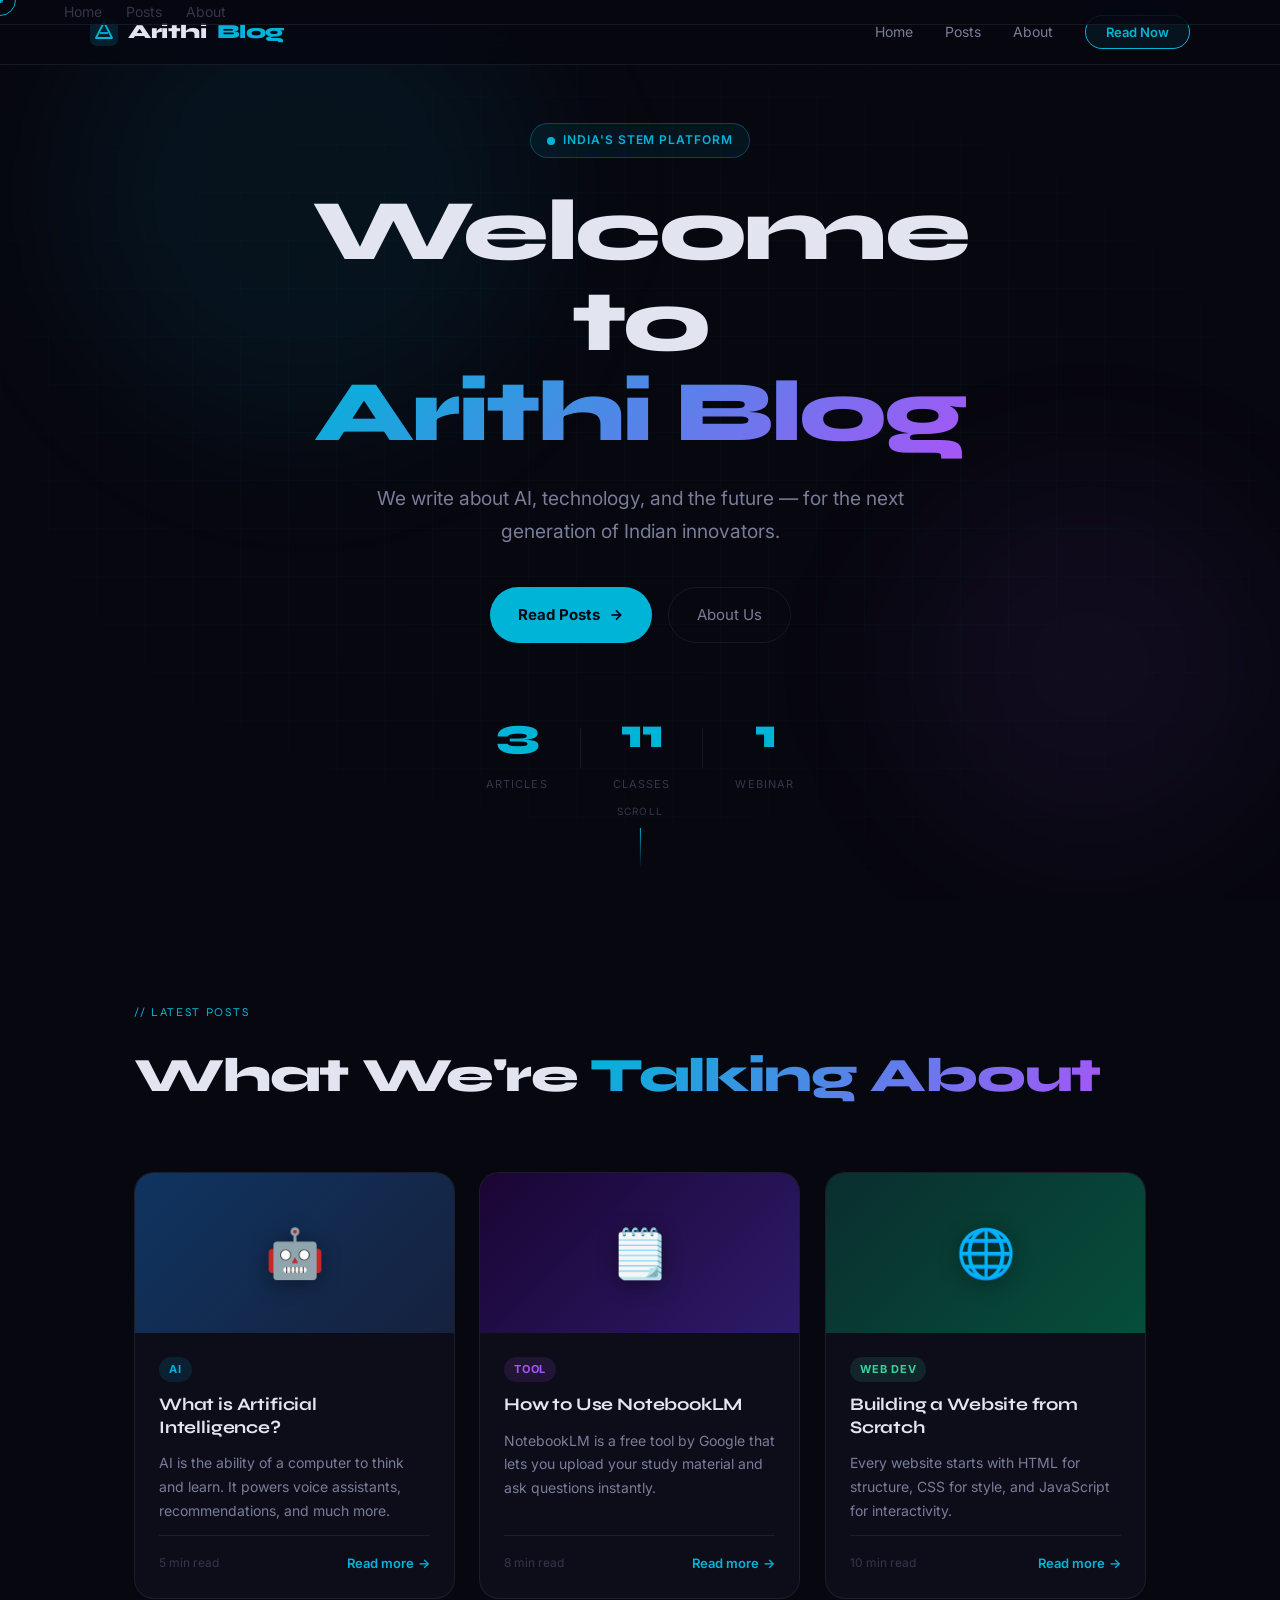
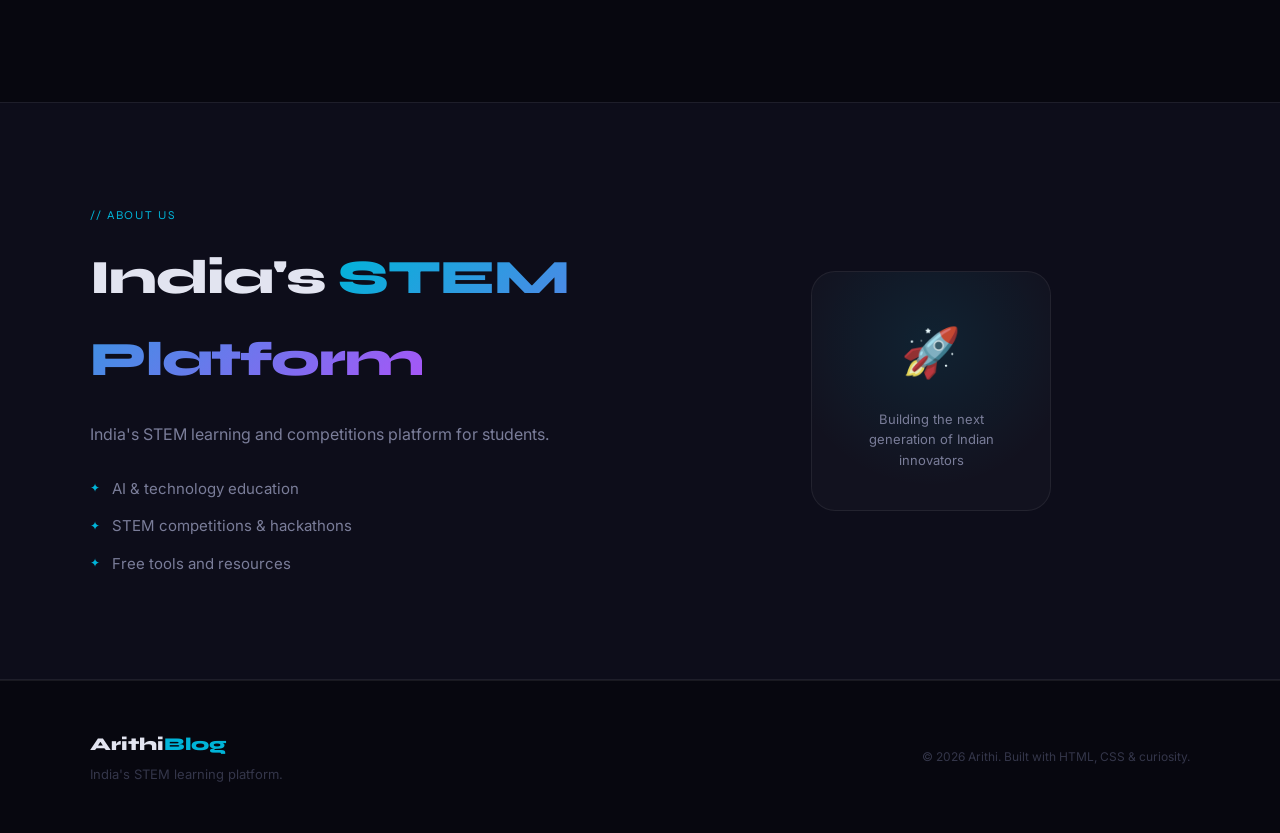
==== commit 00b0214a: "fix: remove duplicate preload tag causing double navbar render" ====
--- a/ai-version/index.html
+++ b/ai-version/index.html
@@ -9,8 +9,7 @@
   <link rel="preconnect" href="https://fonts.googleapis.com">
   <link rel="preconnect" href="https://fonts.gstatic.com" crossorigin>
 
-  <!-- Preload critical font weights only -->
-  <link rel="preload" as="style" href="https://fonts.googleapis.com/css2?family=Syne:wght@700;800&family=Inter:wght@400;500;600&display=swap">
+  <!-- Non-blocking font load (media swap trick) -->
   <link rel="stylesheet" href="https://fonts.googleapis.com/css2?family=Syne:wght@700;800&family=Inter:wght@400;500;600&display=swap" media="print" onload="this.media='all'">
   <noscript><link rel="stylesheet" href="https://fonts.googleapis.com/css2?family=Syne:wght@700;800&family=Inter:wght@400;500;600&display=swap"></noscript>
 
@@ -163,7 +162,6 @@
     </div>
   </footer>
 
-  <!-- JS deferred so it never blocks render -->
   <script src="script.js" defer></script>
 </body>
 </html>
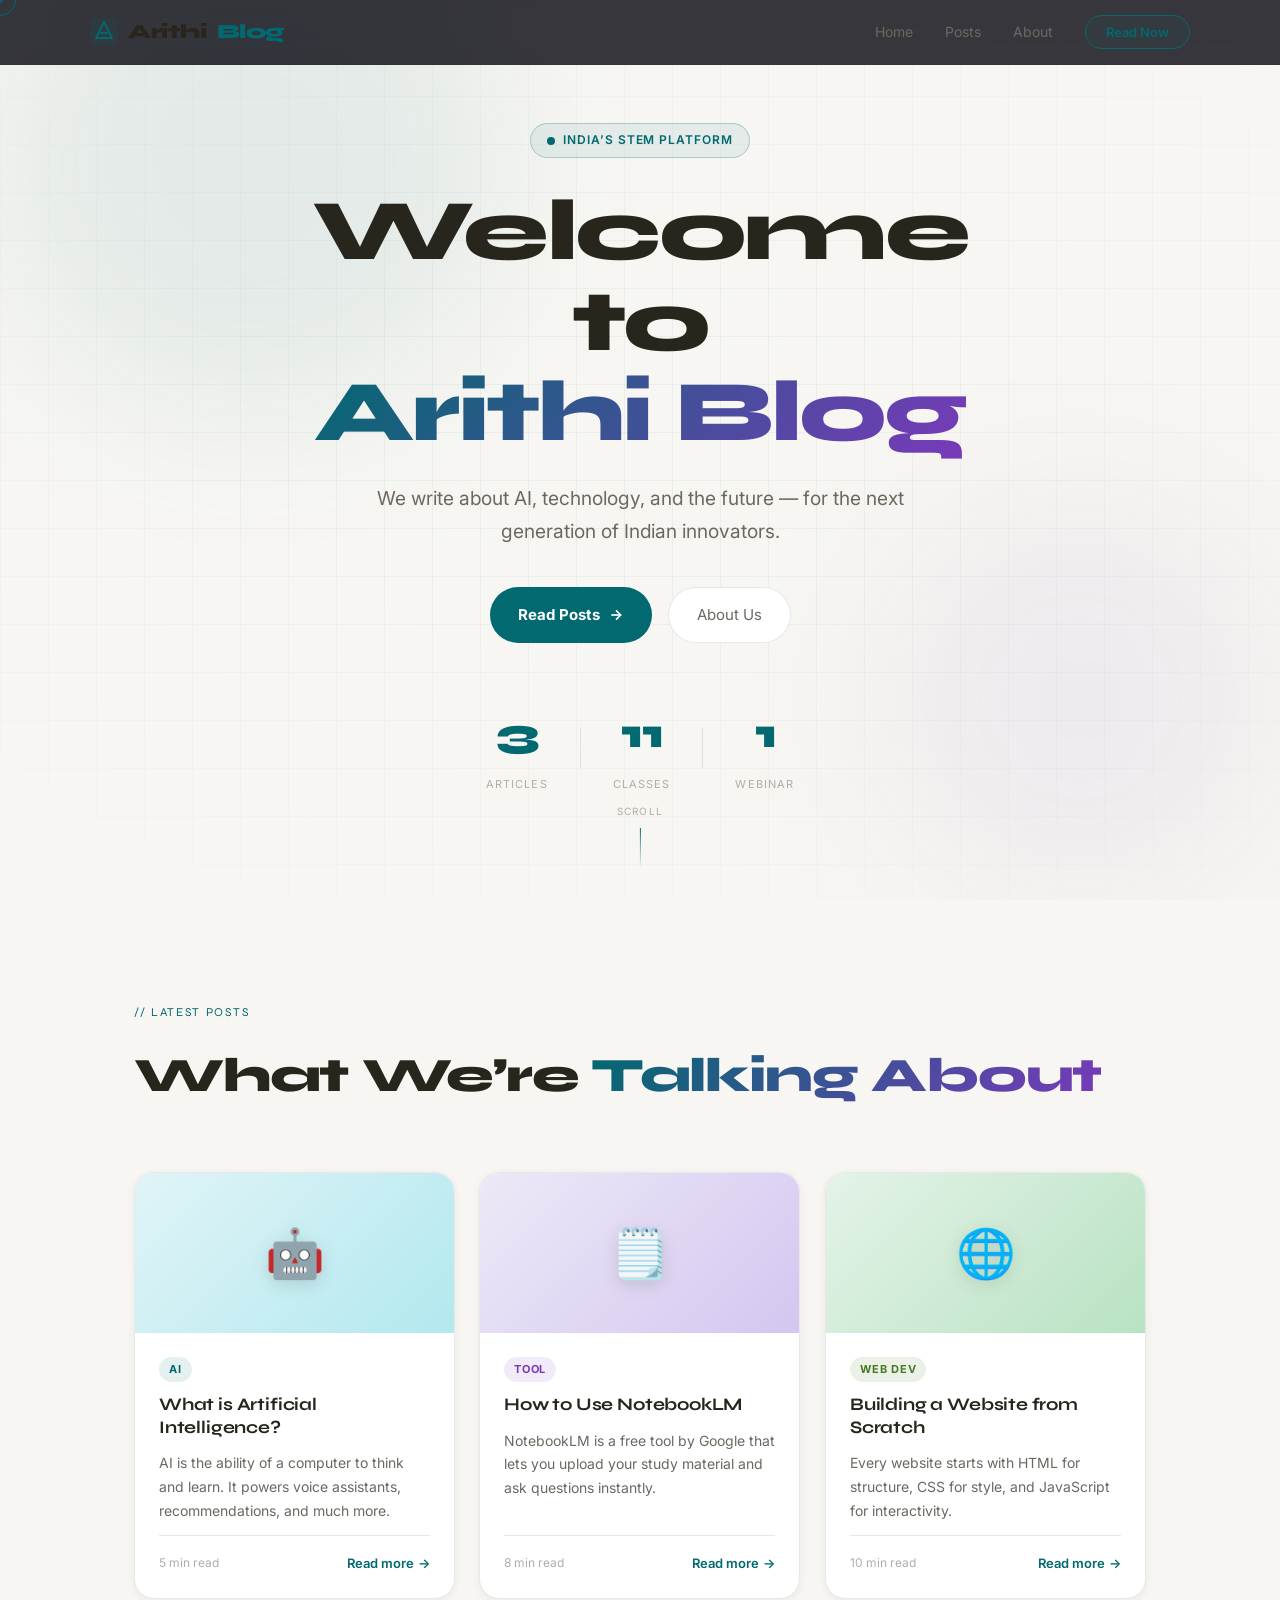
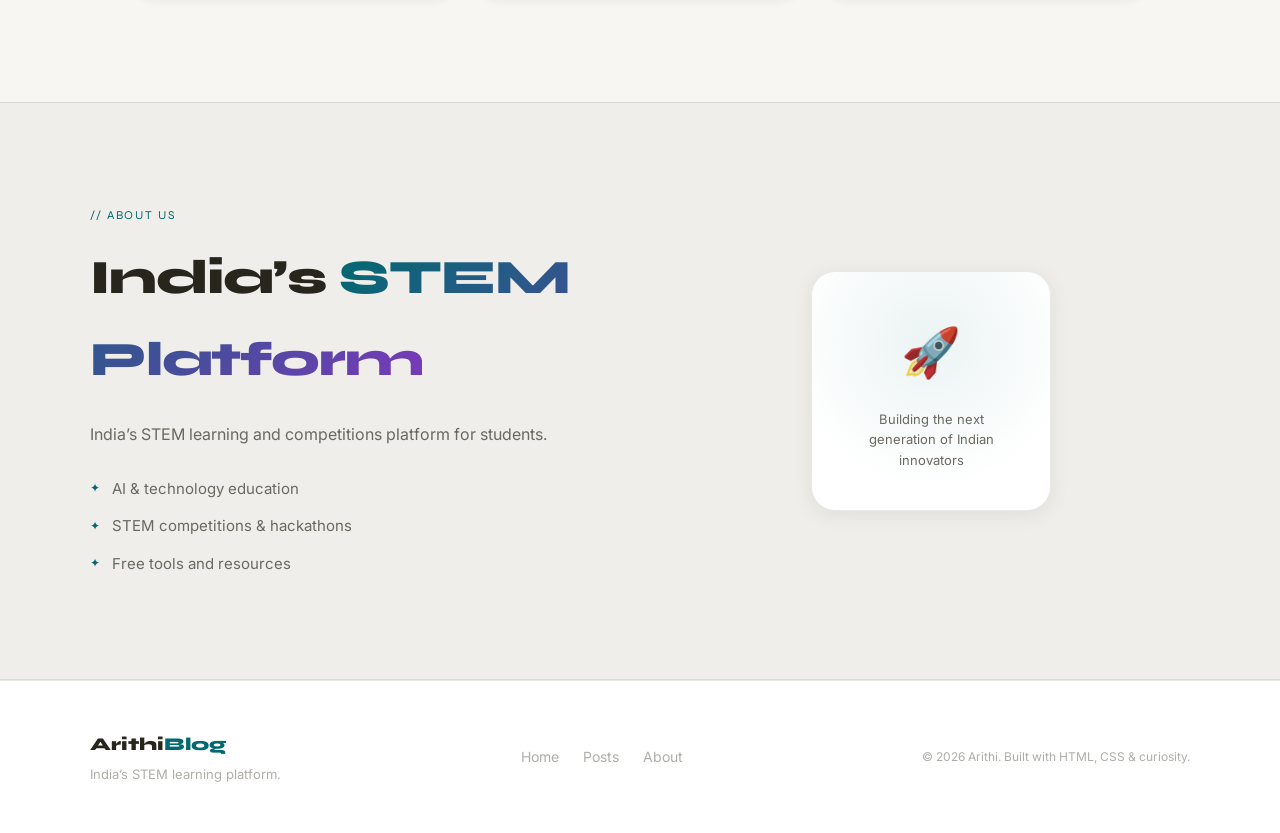
==== commit 15830d79: "fix: double navbar + convert ai-version to light mode" ====
--- a/ai-version/index.html
+++ b/ai-version/index.html
@@ -5,30 +5,26 @@
   <meta name="viewport" content="width=device-width, initial-scale=1.0" />
   <title>Arithi Blog — AI Version</title>
 
-  <!-- Preconnect for faster font load -->
   <link rel="preconnect" href="https://fonts.googleapis.com">
   <link rel="preconnect" href="https://fonts.gstatic.com" crossorigin>
-
-  <!-- Non-blocking font load (media swap trick) -->
   <link rel="stylesheet" href="https://fonts.googleapis.com/css2?family=Syne:wght@700;800&family=Inter:wght@400;500;600&display=swap" media="print" onload="this.media='all'">
   <noscript><link rel="stylesheet" href="https://fonts.googleapis.com/css2?family=Syne:wght@700;800&family=Inter:wght@400;500;600&display=swap"></noscript>
 
+  <!-- ai-version has its own isolated stylesheet, no root style.css -->
   <link rel="stylesheet" href="style.css" />
 </head>
 <body>
 
-  <!-- CUSTOM CURSOR (hidden on touch devices via CSS) -->
   <div class="cursor" id="cursor" aria-hidden="true"></div>
   <div class="cursor-dot" id="cursorDot" aria-hidden="true"></div>
 
-  <!-- NAVBAR -->
   <nav id="nav">
     <div class="nav-inner">
       <div class="logo">
         <svg width="28" height="28" viewBox="0 0 28 28" fill="none" aria-label="Arithi">
-          <rect width="28" height="28" rx="7" fill="rgba(0,180,216,0.15)"/>
-          <path d="M14 4L22 20H6L14 4Z" stroke="#00b4d8" stroke-width="1.8" stroke-linejoin="round"/>
-          <line x1="10" y1="15" x2="18" y2="15" stroke="#00b4d8" stroke-width="1.8"/>
+          <rect width="28" height="28" rx="7" fill="rgba(1,105,111,0.12)"/>
+          <path d="M14 4L22 20H6L14 4Z" stroke="#01696f" stroke-width="1.8" stroke-linejoin="round"/>
+          <line x1="10" y1="15" x2="18" y2="15" stroke="#01696f" stroke-width="1.8"/>
         </svg>
         Arithi<span>Blog</span>
       </div>
@@ -44,7 +40,6 @@
     </div>
   </nav>
 
-  <!-- HERO -->
   <section id="home" class="hero">
     <div class="hero-bg" aria-hidden="true">
       <div class="grid-lines"></div>
@@ -53,7 +48,7 @@
       <div class="particles" id="particles"></div>
     </div>
     <div class="hero-content reveal">
-      <div class="badge"><span class="pulse"></span>India's STEM Platform</div>
+      <div class="badge"><span class="pulse"></span>India’s STEM Platform</div>
       <h1>Welcome to<br><span class="grad-text">Arithi Blog</span></h1>
       <p class="hero-sub">We write about AI, technology, and the future — for the next generation of Indian innovators.</p>
       <div class="hero-actions">
@@ -77,11 +72,10 @@
     </div>
   </section>
 
-  <!-- POSTS -->
   <section id="posts" class="posts">
     <div class="section-header reveal">
       <p class="sec-tag">// Latest Posts</p>
-      <h2>What We're <span class="grad-text">Talking About</span></h2>
+      <h2>What We’re <span class="grad-text">Talking About</span></h2>
     </div>
     <div class="cards-grid">
       <article class="card reveal" data-delay="0">
@@ -123,13 +117,12 @@
     </div>
   </section>
 
-  <!-- ABOUT -->
   <section id="about" class="about reveal">
     <div class="about-inner">
       <div class="about-text">
         <p class="sec-tag">// About Us</p>
-        <h2>India's <span class="grad-text">STEM Platform</span></h2>
-        <p class="about-desc">India's STEM learning and competitions platform for students.</p>
+        <h2>India’s <span class="grad-text">STEM Platform</span></h2>
+        <p class="about-desc">India’s STEM learning and competitions platform for students.</p>
         <ul class="about-list" role="list">
           <li><span class="check" aria-hidden="true">✦</span> AI &amp; technology education</li>
           <li><span class="check" aria-hidden="true">✦</span> STEM competitions &amp; hackathons</li>
@@ -146,12 +139,11 @@
     </div>
   </section>
 
-  <!-- FOOTER -->
   <footer>
     <div class="footer-inner">
       <div class="footer-logo">
         Arithi<span>Blog</span>
-        <p>India's STEM learning platform.</p>
+        <p>India’s STEM learning platform.</p>
       </div>
       <nav class="footer-links" aria-label="Footer navigation">
         <a href="#home">Home</a>
--- a/ai-version/style.css
+++ b/ai-version/style.css
@@ -11,20 +11,21 @@
   html { scroll-behavior: auto; }
 }
 
-/* ── TOKENS ── */
+/* ── LIGHT MODE TOKENS ── */
 :root {
-  --bg:       #07070f;
-  --surf:     #0d0d1a;
-  --surf2:    #12121f;
-  --border:   rgba(255,255,255,0.07);
-  --tx:       #e2e4f0;
-  --tx-mut:   #7a7d99;
-  --tx-faint: #34364a;
-  --cyan:     #00b4d8;
-  --cyan-d:   #0096c7;
-  --cyan-glo: rgba(0,180,216,0.18);
-  --purple:   #a855f7;
-  --green:    #34d399;
+  --bg:        #f7f6f2;
+  --surf:      #ffffff;
+  --surf2:     #f0eeea;
+  --border:    rgba(40,37,29,0.1);
+  --tx:        #28251d;
+  --tx-mut:    #6b6860;
+  --tx-faint:  #b0aea8;
+  --teal:      #01696f;
+  --teal-d:    #0c4e54;
+  --teal-glo:  rgba(1,105,111,0.15);
+  --teal-lt:   rgba(1,105,111,0.08);
+  --purple:    #7a39bb;
+  --green:     #437a22;
   --dur: 200ms;
   --ease: cubic-bezier(0.16, 1, 0.3, 1);
 }
@@ -36,17 +37,16 @@
   line-height: 1.7;
   overflow-x: hidden;
 }
-/* Hide cursor only on non-touch devices */
 @media (hover: hover) and (pointer: fine) {
   body { cursor: none; }
   a, button { cursor: none; }
 }
 a { color: inherit; text-decoration: none; }
 button { border: none; background: none; font: inherit; color: inherit; }
-::selection { background: var(--cyan-glo); color: var(--tx); }
-:focus-visible { outline: 2px solid var(--cyan); outline-offset: 3px; border-radius: 4px; }
-
-/* ── CUSTOM CURSOR (pointer devices only) ── */
+::selection { background: var(--teal-lt); color: var(--tx); }
+:focus-visible { outline: 2px solid var(--teal); outline-offset: 3px; border-radius: 4px; }
+
+/* ── CUSTOM CURSOR ── */
 .cursor, .cursor-dot {
   display: none;
   position: fixed; top: 0; left: 0;
@@ -58,28 +58,27 @@
   .cursor {
     display: block;
     width: 32px; height: 32px;
-    border: 1.5px solid var(--cyan);
+    border: 1.5px solid var(--teal);
     border-radius: 50%;
     transition: width 0.25s var(--ease), height 0.25s var(--ease), border-color 0.25s;
-    mix-blend-mode: difference;
   }
   .cursor-dot {
     display: block;
     width: 5px; height: 5px;
-    background: var(--cyan);
+    background: var(--teal);
     border-radius: 50%;
   }
   .cursor.hovering { width: 52px; height: 52px; border-color: var(--purple); }
 }
 
 /* ── NAVBAR ── */
-nav {
+nav#nav {
   position: fixed; top: 0; inset-inline: 0;
   z-index: 500;
   padding: 0 clamp(20px, 5vw, 64px);
-  background: rgba(7,7,15,0.8);
-  backdrop-filter: blur(20px) saturate(160%);
-  -webkit-backdrop-filter: blur(20px) saturate(160%);
+  background: rgba(247,246,242,0.85);
+  backdrop-filter: blur(20px) saturate(180%);
+  -webkit-backdrop-filter: blur(20px) saturate(180%);
   border-bottom: 1px solid var(--border);
   contain: layout style;
 }
@@ -92,9 +91,9 @@
   display: flex; align-items: center; gap: 10px;
   font-family: 'Syne', sans-serif;
   font-weight: 800; font-size: 20px;
-  letter-spacing: -0.02em;
-}
-.logo span { color: var(--cyan); }
+  letter-spacing: -0.02em; color: var(--tx);
+}
+.logo span { color: var(--teal); }
 .nav-links {
   display: flex; align-items: center; gap: 32px;
   list-style: none;
@@ -106,7 +105,7 @@
 }
 .nav-link::after {
   content: ''; position: absolute; bottom: -4px; left: 0; right: 0;
-  height: 1px; background: var(--cyan);
+  height: 1.5px; background: var(--teal);
   transform: scaleX(0); transform-origin: left;
   transition: transform var(--dur) var(--ease);
 }
@@ -114,12 +113,12 @@
 .nav-link:hover::after { transform: scaleX(1); }
 .nav-cta {
   padding: 8px 20px;
-  border: 1px solid var(--cyan); border-radius: 999px;
-  color: var(--cyan); font-size: 13px; font-weight: 600;
-  background: rgba(0,180,216,0.08);
+  border: 1.5px solid var(--teal); border-radius: 999px;
+  color: var(--teal); font-size: 13px; font-weight: 600;
+  background: var(--teal-lt);
   transition: background var(--dur) var(--ease), color var(--dur);
 }
-.nav-cta:hover { background: var(--cyan); color: var(--bg); }
+.nav-cta:hover { background: var(--teal); color: #fff; }
 .hamburger {
   display: none; flex-direction: column;
   gap: 5px; width: 28px;
@@ -153,37 +152,36 @@
   display: grid; place-items: center;
   padding: 80px clamp(20px,5vw,64px) 60px;
   position: relative; overflow: hidden; text-align: center;
+  background: var(--bg);
   contain: layout;
 }
 .hero-bg { position: absolute; inset: 0; pointer-events: none; }
 .grid-lines {
   position: absolute; inset: 0;
   background-image:
-    linear-gradient(rgba(0,180,216,0.03) 1px, transparent 1px),
-    linear-gradient(90deg, rgba(0,180,216,0.03) 1px, transparent 1px);
+    linear-gradient(rgba(1,105,111,0.05) 1px, transparent 1px),
+    linear-gradient(90deg, rgba(1,105,111,0.05) 1px, transparent 1px);
   background-size: 48px 48px;
-  mask-image: radial-gradient(ellipse 80% 70% at 50% 50%, black 30%, transparent 100%);
-  -webkit-mask-image: radial-gradient(ellipse 80% 70% at 50% 50%, black 30%, transparent 100%);
+  mask-image: radial-gradient(ellipse 80% 70% at 50% 50%, black 20%, transparent 100%);
+  -webkit-mask-image: radial-gradient(ellipse 80% 70% at 50% 50%, black 20%, transparent 100%);
 }
 .glow {
   position: absolute; border-radius: 50%;
-  filter: blur(70px); pointer-events: none;
-}
-.g1 { width: 480px; height: 480px; background: rgba(0,180,216,0.07); top: -5%; left: 5%; }
-.g2 { width: 380px; height: 380px; background: rgba(168,85,247,0.06); bottom: 5%; right: 0; }
-
-/* Particles — only rendered on non-reduced-motion devices */
+  filter: blur(80px); pointer-events: none;
+}
+.g1 { width: 500px; height: 500px; background: rgba(1,105,111,0.08); top: -10%; left: 0; }
+.g2 { width: 400px; height: 400px; background: rgba(122,57,187,0.06); bottom: 0; right: 0; }
 .particles { position: absolute; inset: 0; }
 .particle {
   position: absolute; border-radius: 50%;
-  background: var(--cyan); opacity: 0;
+  background: var(--teal); opacity: 0;
   will-change: transform, opacity;
   animation: float-p linear infinite;
 }
 @keyframes float-p {
-  0%   { opacity: 0;   transform: translateY(0)   scale(0); }
-  10%  { opacity: 0.5; }
-  90%  { opacity: 0.15; }
+  0%   { opacity: 0;   transform: translateY(0) scale(0); }
+  10%  { opacity: 0.4; }
+  90%  { opacity: 0.1; }
   100% { opacity: 0;   transform: translateY(-100px) scale(1.4); }
 }
 
@@ -191,29 +189,30 @@
 .badge {
   display: inline-flex; align-items: center; gap: 8px;
   padding: 6px 16px;
-  border: 1px solid rgba(0,180,216,0.3);
-  background: rgba(0,180,216,0.08);
+  border: 1px solid rgba(1,105,111,0.25);
+  background: rgba(1,105,111,0.07);
   border-radius: 999px;
   font-size: 12px; font-weight: 600; letter-spacing: 0.08em;
-  text-transform: uppercase; color: var(--cyan); margin-bottom: 28px;
+  text-transform: uppercase; color: var(--teal); margin-bottom: 28px;
 }
 .pulse {
   width: 8px; height: 8px; border-radius: 50%;
-  background: var(--cyan);
+  background: var(--teal);
   animation: pulse-dot 2s ease-in-out infinite;
 }
 @keyframes pulse-dot {
-  0%,100% { opacity: 1; box-shadow: 0 0 0 0 var(--cyan-glo); }
-  50%      { opacity: 0.5; box-shadow: 0 0 0 5px transparent; }
+  0%,100% { opacity: 1; box-shadow: 0 0 0 0 var(--teal-glo); }
+  50%      { opacity: 0.6; box-shadow: 0 0 0 5px transparent; }
 }
 h1 {
   font-family: 'Syne', sans-serif;
   font-size: clamp(2.8rem, 1rem + 5.5vw, 6rem);
   font-weight: 800; line-height: 1.05;
   letter-spacing: -0.03em; margin-bottom: 24px;
+  color: var(--tx);
 }
 .grad-text {
-  background: linear-gradient(135deg, var(--cyan) 0%, var(--purple) 100%);
+  background: linear-gradient(135deg, var(--teal) 0%, var(--purple) 100%);
   -webkit-background-clip: text; -webkit-text-fill-color: transparent;
   background-clip: text;
 }
@@ -226,27 +225,28 @@
 .btn-primary {
   display: inline-flex; align-items: center; gap: 8px;
   padding: 14px 28px;
-  background: var(--cyan); color: var(--bg);
+  background: var(--teal); color: #fff;
   border-radius: 999px; font-weight: 700; font-size: 15px;
   transition: background var(--dur) var(--ease), transform var(--dur) var(--ease), box-shadow var(--dur) var(--ease);
   will-change: transform;
 }
-.btn-primary:hover { background: var(--cyan-d); transform: translateY(-2px); box-shadow: 0 8px 28px var(--cyan-glo); }
+.btn-primary:hover { background: var(--teal-d); transform: translateY(-2px); box-shadow: 0 8px 28px var(--teal-glo); }
 .btn-ghost {
   display: inline-flex; align-items: center;
   padding: 14px 28px;
-  border: 1px solid var(--border); border-radius: 999px;
+  border: 1.5px solid var(--border); border-radius: 999px;
   font-size: 15px; color: var(--tx-mut);
-  transition: border-color var(--dur), color var(--dur);
-}
-.btn-ghost:hover { border-color: var(--tx-mut); color: var(--tx); }
+  background: var(--surf);
+  transition: border-color var(--dur), color var(--dur), background var(--dur);
+}
+.btn-ghost:hover { border-color: var(--teal); color: var(--teal); background: var(--teal-lt); }
 .hero-stats { display: flex; align-items: center; justify-content: center; gap: 32px; flex-wrap: wrap; }
 .stat { text-align: center; }
 .stat-num {
   display: block;
   font-family: 'Syne', sans-serif;
   font-size: clamp(1.8rem, 1rem + 2vw, 2.8rem);
-  font-weight: 800; color: var(--cyan); letter-spacing: -0.04em;
+  font-weight: 800; color: var(--teal); letter-spacing: -0.04em;
 }
 .stat-label { font-size: 11px; color: var(--tx-faint); text-transform: uppercase; letter-spacing: 0.1em; }
 .stat-divider { width: 1px; height: 40px; background: var(--border); }
@@ -258,7 +258,7 @@
 }
 .scroll-line {
   width: 1px; height: 40px;
-  background: linear-gradient(to bottom, var(--cyan), transparent);
+  background: linear-gradient(to bottom, var(--teal), transparent);
   animation: scroll-grow 2s ease-in-out infinite;
 }
 @keyframes scroll-grow {
@@ -274,13 +274,13 @@
 .section-header { margin-bottom: 56px; }
 .sec-tag {
   font-family: 'Syne', sans-serif;
-  font-size: 12px; color: var(--cyan);
+  font-size: 12px; color: var(--teal);
   letter-spacing: 0.14em; text-transform: uppercase; margin-bottom: 12px;
 }
 .section-header h2 {
   font-family: 'Syne', sans-serif;
   font-size: clamp(1.8rem, 1rem + 2.5vw, 3rem);
-  font-weight: 800; letter-spacing: -0.025em;
+  font-weight: 800; letter-spacing: -0.025em; color: var(--tx);
 }
 .cards-grid {
   display: grid;
@@ -292,14 +292,15 @@
   border: 1px solid var(--border);
   border-radius: 20px; overflow: hidden;
   display: flex; flex-direction: column;
+  box-shadow: 0 2px 8px rgba(40,37,29,0.06);
   transition: transform var(--dur) var(--ease), box-shadow var(--dur) var(--ease), border-color var(--dur);
   will-change: transform;
   contain: layout style;
 }
 .card:hover {
   transform: translateY(-6px);
-  box-shadow: 0 20px 60px rgba(0,0,0,0.5);
-  border-color: rgba(0,180,216,0.25);
+  box-shadow: 0 20px 48px rgba(40,37,29,0.12);
+  border-color: rgba(1,105,111,0.3);
 }
 .card-top {
   height: 160px;
@@ -307,23 +308,23 @@
   font-size: 3rem;
   contain: layout style paint;
 }
-.card-1 { background: linear-gradient(135deg, #0f3460, #16213e); }
-.card-2 { background: linear-gradient(135deg, #1a0533, #2d1b69); }
-.card-3 { background: linear-gradient(135deg, #0a2e2e, #064e3b); }
-.card-emoji { filter: drop-shadow(0 4px 10px rgba(0,0,0,0.4)); }
+.card-1 { background: linear-gradient(135deg, #e0f4f7, #b2e8ef); }
+.card-2 { background: linear-gradient(135deg, #ede9f7, #d4c6f0); }
+.card-3 { background: linear-gradient(135deg, #e4f3e8, #b8e2c2); }
+.card-emoji { filter: drop-shadow(0 4px 8px rgba(40,37,29,0.15)); }
 .card-body { padding: 24px; display: flex; flex-direction: column; gap: 12px; flex: 1; }
 .tag {
   display: inline-block; padding: 3px 10px; border-radius: 999px;
   font-size: 11px; font-weight: 700; letter-spacing: 0.07em;
   text-transform: uppercase; align-self: flex-start;
 }
-.tag-ai   { background: rgba(0,180,216,0.12); color: var(--cyan); }
-.tag-tool { background: rgba(168,85,247,0.12); color: var(--purple); }
-.tag-web  { background: rgba(52,211,153,0.12); color: var(--green); }
+.tag-ai   { background: rgba(1,105,111,0.1);  color: var(--teal); }
+.tag-tool { background: rgba(122,57,187,0.1); color: var(--purple); }
+.tag-web  { background: rgba(67,122,34,0.1);  color: var(--green); }
 .card-body h3 {
   font-family: 'Syne', sans-serif;
   font-size: 1.1rem; font-weight: 700;
-  line-height: 1.3; letter-spacing: -0.01em;
+  line-height: 1.3; letter-spacing: -0.01em; color: var(--tx);
 }
 .card-body p { font-size: 14px; color: var(--tx-mut); line-height: 1.7; flex: 1; }
 .card-footer {
@@ -332,7 +333,7 @@
   font-size: 12px; color: var(--tx-faint);
 }
 .read-link {
-  color: var(--cyan); font-weight: 600; font-size: 13px;
+  color: var(--teal); font-weight: 600; font-size: 13px;
   display: flex; align-items: center; gap: 4px;
   transition: gap var(--dur) var(--ease);
 }
@@ -342,7 +343,7 @@
 
 /* ── ABOUT ── */
 .about {
-  background: var(--surf);
+  background: var(--surf2);
   border-top: 1px solid var(--border);
   border-bottom: 1px solid var(--border);
   padding: clamp(64px,8vw,120px) clamp(20px,5vw,64px);
@@ -357,17 +358,18 @@
 .about-text h2 {
   font-family: 'Syne', sans-serif;
   font-size: clamp(1.8rem, 1rem + 2.5vw, 3rem);
-  font-weight: 800; letter-spacing: -0.025em; margin-bottom: 20px;
+  font-weight: 800; letter-spacing: -0.025em; margin-bottom: 20px; color: var(--tx);
 }
 .about-desc { font-size: 1rem; color: var(--tx-mut); margin-bottom: 28px; line-height: 1.7; }
 .about-list { list-style: none; display: flex; flex-direction: column; gap: 12px; }
 .about-list li { display: flex; align-items: center; gap: 12px; font-size: 15px; color: var(--tx-mut); }
-.check { color: var(--cyan); font-size: 12px; }
+.check { color: var(--teal); font-size: 12px; }
 .about-visual { display: flex; justify-content: center; }
 .visual-box {
   width: 240px; height: 240px;
-  background: var(--surf2);
+  background: var(--surf);
   border: 1px solid var(--border); border-radius: 24px;
+  box-shadow: 0 4px 20px rgba(40,37,29,0.08);
   display: flex; flex-direction: column;
   align-items: center; justify-content: center;
   gap: 16px; text-align: center; padding: 32px;
@@ -375,10 +377,10 @@
   transition: transform var(--dur) var(--ease), box-shadow var(--dur) var(--ease);
   will-change: transform;
 }
-.visual-box:hover { transform: translateY(-6px) rotate(1deg); box-shadow: 0 24px 60px rgba(0,0,0,0.5); }
+.visual-box:hover { transform: translateY(-6px) rotate(1deg); box-shadow: 0 24px 48px rgba(40,37,29,0.14); }
 .vb-glow {
   position: absolute; inset: 0;
-  background: radial-gradient(circle at 50% 30%, rgba(0,180,216,0.1), transparent 70%);
+  background: radial-gradient(circle at 50% 30%, rgba(1,105,111,0.08), transparent 70%);
 }
 .vb-emoji { font-size: 3rem; }
 .visual-box p { font-size: 13px; color: var(--tx-mut); line-height: 1.6; position: relative; z-index: 1; }
@@ -386,18 +388,19 @@
 /* ── FOOTER ── */
 footer {
   padding: 48px clamp(20px,5vw,64px);
+  background: var(--surf);
   border-top: 1px solid var(--border);
 }
 .footer-inner {
   max-width: 1100px; margin: 0 auto;
   display: flex; align-items: center; justify-content: space-between; flex-wrap: wrap; gap: 24px;
 }
-.footer-logo { font-family: 'Syne', sans-serif; font-size: 18px; font-weight: 800; }
-.footer-logo span { color: var(--cyan); }
+.footer-logo { font-family: 'Syne', sans-serif; font-size: 18px; font-weight: 800; color: var(--tx); }
+.footer-logo span { color: var(--teal); }
 .footer-logo p { font-size: 13px; color: var(--tx-faint); margin-top: 4px; font-family: 'Inter', sans-serif; font-weight: 400; }
 .footer-links { display: flex; gap: 24px; }
 .footer-links a { font-size: 14px; color: var(--tx-faint); transition: color var(--dur); }
-.footer-links a:hover { color: var(--cyan); }
+.footer-links a:hover { color: var(--teal); }
 .footer-copy { font-size: 12px; color: var(--tx-faint); }
 
 /* ── REVEAL ── */
